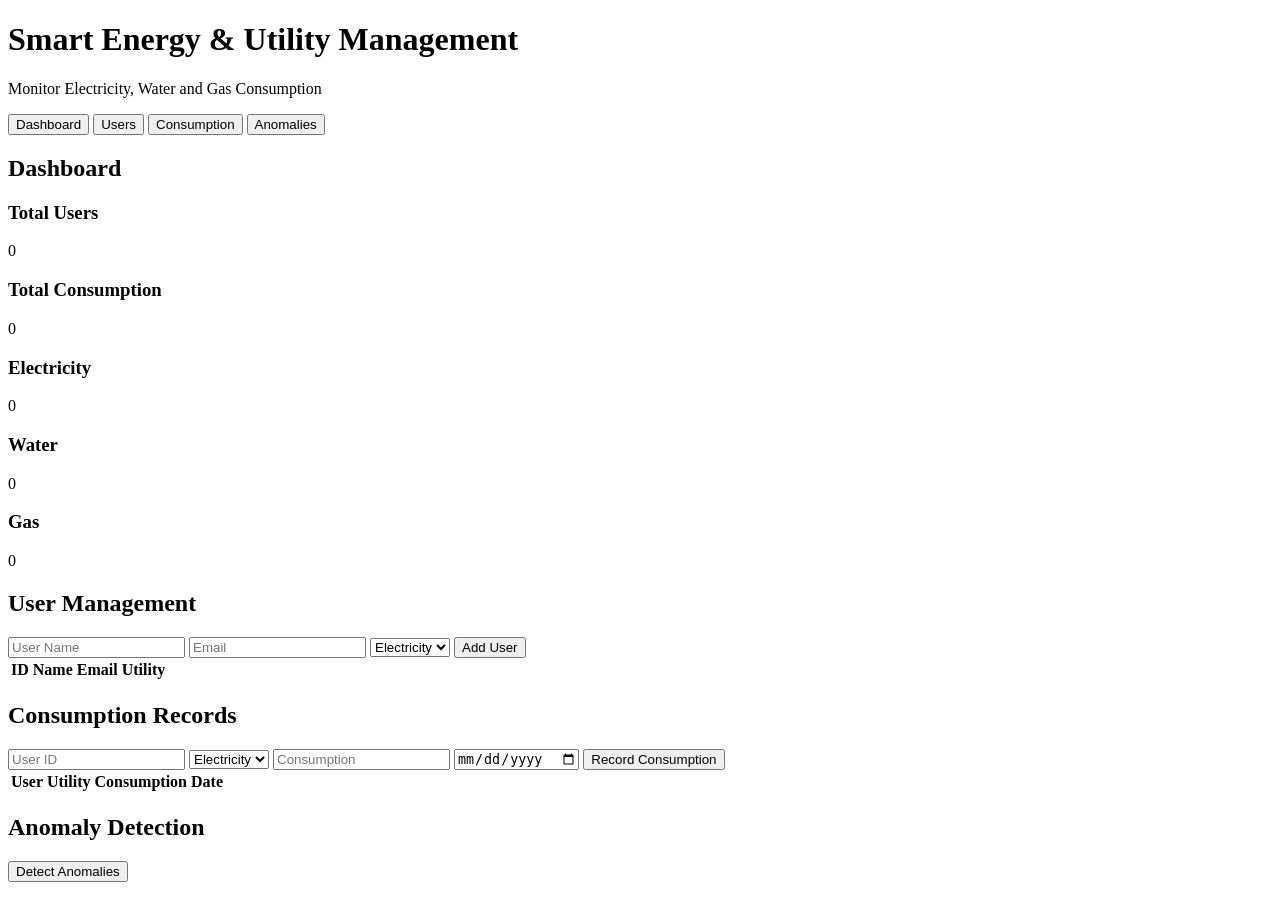
==== frontend/index.html @ c0e5428e "code written" ====
<!DOCTYPE html>
<html lang="en">
<head>
    <meta charset="UTF-8">
    <meta name="viewport" content="width=device-width, initial-scale=1.0">
    <title>Smart Energy & Utility Management</title>
    <link rel="stylesheet" href="css/style.css">
</head>

<body>

<header>
    <h1>Smart Energy & Utility Management</h1>
    <p>Monitor Electricity, Water and Gas Consumption</p>
</header>

<nav>
    <button onclick="showSection('dashboard')">Dashboard</button>
    <button onclick="showSection('users')">Users</button>
    <button onclick="showSection('consumption')">Consumption</button>
    <button onclick="showSection('anomalies')">Anomalies</button>
</nav>

<main>

<section id="dashboard" class="section">

    <h2>Dashboard</h2>

    <div class="cards">

        <div class="card">
            <h3>Total Users</h3>
            <p id="totalUsers">0</p>
        </div>

        <div class="card">
            <h3>Total Consumption</h3>
            <p id="totalConsumption">0</p>
        </div>

        <div class="card">
            <h3>Electricity</h3>
            <p id="electricity">0</p>
        </div>

        <div class="card">
            <h3>Water</h3>
            <p id="water">0</p>
        </div>

        <div class="card">
            <h3>Gas</h3>
            <p id="gas">0</p>
        </div>

    </div>

</section>

<section id="users" class="section hidden">

    <h2>User Management</h2>

    <form id="userForm">

        <input
            type="text"
            id="name"
            placeholder="User Name"
            required
        >

        <input
            type="email"
            id="email"
            placeholder="Email"
            required
        >

        <select id="utilityType">
            <option value="Electricity">Electricity</option>
            <option value="Water">Water</option>
            <option value="Gas">Gas</option>
        </select>

        <button type="submit">Add User</button>

    </form>

    <table>

        <thead>
            <tr>
                <th>ID</th>
                <th>Name</th>
                <th>Email</th>
                <th>Utility</th>
            </tr>
        </thead>

        <tbody id="userTable"></tbody>

    </table>

</section>

<section id="consumption" class="section hidden">

    <h2>Consumption Records</h2>

    <form id="consumptionForm">

        <input
            type="number"
            id="userId"
            placeholder="User ID"
            required
        >

        <select id="consumptionType">
            <option value="Electricity">Electricity</option>
            <option value="Water">Water</option>
            <option value="Gas">Gas</option>
        </select>

        <input
            type="number"
            id="consumptionValue"
            placeholder="Consumption"
            step="0.01"
            required
        >

        <input
            type="date"
            id="consumptionDate"
            required
        >

        <button type="submit">Record Consumption</button>

    </form>

    <table>

        <thead>
            <tr>
                <th>User</th>
                <th>Utility</th>
                <th>Consumption</th>
                <th>Date</th>
            </tr>
        </thead>

        <tbody id="consumptionTable"></tbody>

    </table>

</section>

<section id="anomalies" class="section hidden">

    <h2>Anomaly Detection</h2>

    <button onclick="loadAnomalies()">
        Detect Anomalies
    </button>

    <div id="anomalyResults"></div>

</section>

</main>

<script src="js/app.js"></script>

</body>
</html>
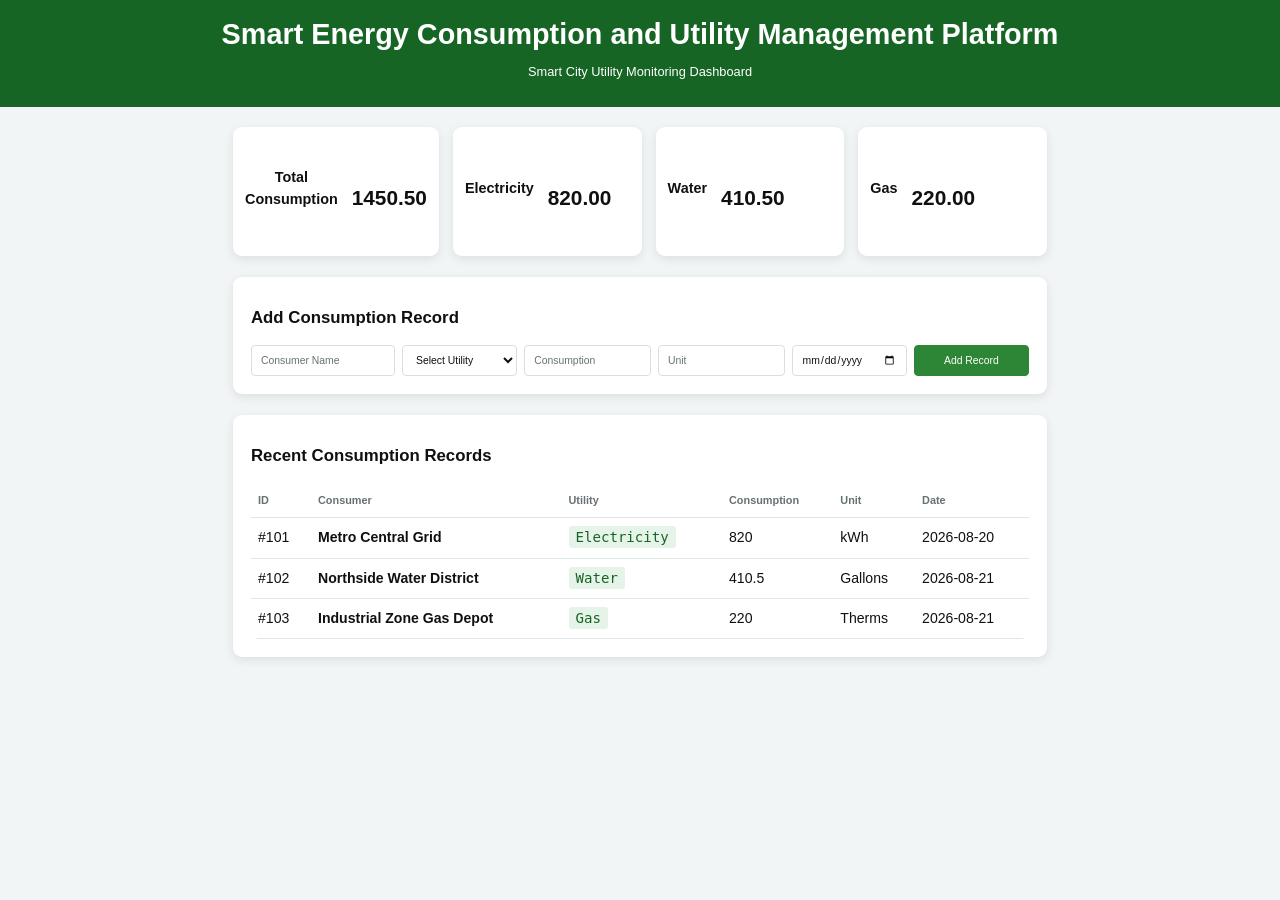
==== commit 6eaf968b: "Changed code" ====
--- a/frontend/index.html
+++ b/frontend/index.html
@@ -4,176 +4,38 @@
     <meta charset="UTF-8">
     <meta name="viewport" content="width=device-width, initial-scale=1.0">
     <title>Smart Energy & Utility Management</title>
-    <link rel="stylesheet" href="css/style.css">
+    <link rel="stylesheet" href="style.css">
 </head>
 
 <body>
-
-<header>
-    <h1>Smart Energy & Utility Management</h1>
-    <p>Monitor Electricity, Water and Gas Consumption</p>
+<header class="site-header">
+    <h1>Smart Energy Consumption and Utility Management Platform</h1>
+    <p>Smart City Utility Monitoring Dashboard</p>
 </header>
-
-<nav>
-    <button onclick="showSection('dashboard')">Dashboard</button>
-    <button onclick="showSection('users')">Users</button>
-    <button onclick="showSection('consumption')">Consumption</button>
-    <button onclick="showSection('anomalies')">Anomalies</button>
-</nav>
-
-<main>
-
-<section id="dashboard" class="section">
-
-    <h2>Dashboard</h2>
-
-    <div class="cards">
-
-        <div class="card">
-            <h3>Total Users</h3>
-            <p id="totalUsers">0</p>
-        </div>
-
-        <div class="card">
-            <h3>Total Consumption</h3>
-            <p id="totalConsumption">0</p>
-        </div>
-
-        <div class="card">
-            <h3>Electricity</h3>
-            <p id="electricity">0</p>
-        </div>
-
-        <div class="card">
-            <h3>Water</h3>
-            <p id="water">0</p>
-        </div>
-
-        <div class="card">
-            <h3>Gas</h3>
-            <p id="gas">0</p>
-        </div>
-
-    </div>
-
-</section>
-
-<section id="users" class="section hidden">
-
-    <h2>User Management</h2>
-
-    <form id="userForm">
-
-        <input
-            type="text"
-            id="name"
-            placeholder="User Name"
-            required
-        >
-
-        <input
-            type="email"
-            id="email"
-            placeholder="Email"
-            required
-        >
-
-        <select id="utilityType">
-            <option value="Electricity">Electricity</option>
-            <option value="Water">Water</option>
-            <option value="Gas">Gas</option>
-        </select>
-
-        <button type="submit">Add User</button>
-
-    </form>
-
-    <table>
-
-        <thead>
-            <tr>
-                <th>ID</th>
-                <th>Name</th>
-                <th>Email</th>
-                <th>Utility</th>
-            </tr>
-        </thead>
-
-        <tbody id="userTable"></tbody>
-
-    </table>
-
-</section>
-
-<section id="consumption" class="section hidden">
-
-    <h2>Consumption Records</h2>
-
-    <form id="consumptionForm">
-
-        <input
-            type="number"
-            id="userId"
-            placeholder="User ID"
-            required
-        >
-
-        <select id="consumptionType">
-            <option value="Electricity">Electricity</option>
-            <option value="Water">Water</option>
-            <option value="Gas">Gas</option>
-        </select>
-
-        <input
-            type="number"
-            id="consumptionValue"
-            placeholder="Consumption"
-            step="0.01"
-            required
-        >
-
-        <input
-            type="date"
-            id="consumptionDate"
-            required
-        >
-
-        <button type="submit">Record Consumption</button>
-
-    </form>
-
-    <table>
-
-        <thead>
-            <tr>
-                <th>User</th>
-                <th>Utility</th>
-                <th>Consumption</th>
-                <th>Date</th>
-            </tr>
-        </thead>
-
-        <tbody id="consumptionTable"></tbody>
-
-    </table>
-
-</section>
-
-<section id="anomalies" class="section hidden">
-
-    <h2>Anomaly Detection</h2>
-
-    <button onclick="loadAnomalies()">
-        Detect Anomalies
-    </button>
-
-    <div id="anomalyResults"></div>
-
-</section>
-
+<main class="dashboard">
+    <section class="metric-grid" aria-label="Consumption summary">
+        <article class="metric-card"><h2>Total Consumption</h2><p id="total">0.00</p></article>
+        <article class="metric-card"><h2>Electricity</h2><p id="electricity">0.00</p></article>
+        <article class="metric-card"><h2>Water</h2><p id="water">0.00</p></article>
+        <article class="metric-card"><h2>Gas</h2><p id="gas">0.00</p></article>
+    </section>
+    <section class="record-panel">
+        <h2>Add Consumption Record</h2>
+        <form id="consumptionForm" class="record-form">
+            <input type="text" id="consumer" placeholder="Consumer Name" required>
+            <select id="utility" required><option value="" disabled selected>Select Utility</option><option>Electricity</option><option>Water</option><option>Gas</option></select>
+            <input type="number" id="consumption" placeholder="Consumption" step="0.01" min="0" required>
+            <input type="text" id="unit" placeholder="Unit" required>
+            <input type="date" id="date" required>
+            <button type="submit">Add Record</button>
+        </form>
+    </section>
+    <section class="records-panel">
+        <h2>Recent Consumption Records</h2>
+        <div class="table-wrap"><table><thead><tr><th>ID</th><th>Consumer</th><th>Utility</th><th>Consumption</th><th>Unit</th><th>Date</th></tr></thead><tbody id="records"></tbody></table></div>
+    </section>
 </main>
-
-<script src="js/app.js"></script>
+<script src="script.js"></script>
 
 </body>
 </html>
--- a/frontend/style.css
+++ b/frontend/style.css
@@ -0,0 +1,769 @@
+/* ========================================================
+   Smart Energy Platform & CI/CD Visualizer Styling
+   ======================================================== */
+
+:root {
+    --bg-main: #0f172a;
+    --card-bg: #1a5cc6;
+    --card-border: #334155;
+    --text-primary: #f8fafc;
+    --text-muted: #94a3b8;
+    --accent-green: #10b981;
+    --accent-blue: #3b82f6;
+    --accent-purple: #8b5cf6;
+    --accent-orange: #f59e0b;
+    --accent-red: #ef4444;
+    --font-sans: 'Inter', -apple-system, BlinkMacSystemFont, "Segoe UI", Roboto, sans-serif;
+    --font-mono: 'JetBrains Mono', monospace;
+}
+
+* {
+    box-sizing: border-box;
+    margin: 0;
+    padding: 0;
+}
+
+body {
+    font-family: var(--font-sans);
+    background-color: var(--bg-main);
+    color: var(--text-primary);
+    line-height: 1.5;
+    min-height: 100vh;
+}
+
+/* ================= HEADER & NAV ================= */
+.app-header {
+    background: linear-gradient(135deg, #090d16 0%, #1e293b 100%);
+    border-bottom: 1px solid var(--card-border);
+    padding: 20px 40px;
+    display: flex;
+    justify-content: space-between;
+    align-items: center;
+    flex-wrap: wrap;
+    gap: 20px;
+    box-shadow: 0 4px 20px rgba(0,0,0,0.3);
+}
+
+.header-brand {
+    display: flex;
+    align-items: center;
+    gap: 16px;
+}
+
+.logo-icon {
+    font-size: 32px;
+    background: rgba(16, 185, 129, 0.15);
+    border: 1px solid rgba(16, 185, 129, 0.4);
+    padding: 10px;
+    border-radius: 12px;
+    box-shadow: 0 0 15px rgba(16, 185, 129, 0.2);
+}
+
+.header-brand h1 {
+    font-size: 1.35rem;
+    font-weight: 700;
+    color: #ffffff;
+    letter-spacing: -0.02em;
+}
+
+.header-brand p {
+    font-size: 0.85rem;
+    color: var(--text-muted);
+}
+
+.nav-tabs {
+    display: flex;
+    gap: 8px;
+    background: rgba(15, 23, 42, 0.6);
+    padding: 6px;
+    border-radius: 10px;
+    border: 1px solid var(--card-border);
+}
+
+.tab-btn {
+    background: transparent;
+    border: none;
+    color: var(--text-muted);
+    padding: 10px 18px;
+    border-radius: 8px;
+    font-size: 0.9rem;
+    font-weight: 600;
+    cursor: pointer;
+    transition: all 0.2s ease;
+    display: flex;
+    align-items: center;
+    gap: 8px;
+}
+
+.tab-btn:hover {
+    color: var(--text-primary);
+    background: rgba(255, 255, 255, 0.05);
+}
+
+.tab-btn.active {
+    background: var(--accent-blue);
+    color: #ffffff;
+    box-shadow: 0 2px 10px rgba(59, 130, 246, 0.4);
+}
+
+/* ================= CONTAINER & TABS ================= */
+.container {
+    max-width: 1320px;
+    margin: 30px auto;
+    padding: 0 20px;
+}
+
+.tab-content {
+    display: none;
+}
+
+.tab-content.active {
+    display: block;
+    animation: fadeIn 0.3s ease;
+}
+
+@keyframes fadeIn {
+    from { opacity: 0; transform: translateY(6px); }
+    to { opacity: 1; transform: translateY(0); }
+}
+
+/* ================= PIPELINE CONTROL BAR ================= */
+.pipeline-control-bar {
+    background: var(--card-bg);
+    border: 1px solid var(--card-border);
+    border-radius: 14px;
+    padding: 18px 24px;
+    display: flex;
+    justify-content: space-between;
+    align-items: center;
+    flex-wrap: wrap;
+    gap: 16px;
+    margin-bottom: 24px;
+}
+
+.control-group {
+    display: flex;
+    gap: 12px;
+    flex-wrap: wrap;
+}
+
+.btn {
+    padding: 11px 20px;
+    border-radius: 8px;
+    font-weight: 600;
+    font-size: 0.88rem;
+    border: none;
+    cursor: pointer;
+    transition: all 0.2s ease;
+    display: inline-flex;
+    align-items: center;
+    gap: 8px;
+}
+
+.primary-btn {
+    background: linear-gradient(135deg, #10b981 0%, #059669 100%);
+    color: white;
+    box-shadow: 0 4px 14px rgba(16, 185, 129, 0.35);
+}
+
+.primary-btn:hover {
+    transform: translateY(-1px);
+    box-shadow: 0 6px 18px rgba(16, 185, 129, 0.5);
+}
+
+.secondary-btn {
+    background: var(--accent-blue);
+    color: white;
+}
+
+.secondary-btn:hover {
+    background: #2563eb;
+}
+
+.success-btn {
+    background: var(--accent-purple);
+    color: white;
+}
+
+.success-btn:hover {
+    background: #7c3aed;
+}
+
+.pipeline-meta {
+    display: flex;
+    gap: 14px;
+    align-items: center;
+}
+
+.meta-badge {
+    display: flex;
+    align-items: center;
+    gap: 6px;
+    font-size: 0.85rem;
+}
+
+.meta-badge .label {
+    color: var(--text-muted);
+}
+
+.meta-badge .value {
+    font-weight: 600;
+}
+
+.badge-branch {
+    background: rgba(59, 130, 246, 0.15);
+    color: #60a5fa;
+    padding: 3px 8px;
+    border-radius: 4px;
+    font-family: var(--font-mono);
+}
+
+.badge-commit {
+    background: rgba(148, 163, 184, 0.15);
+    color: #cbd5e1;
+    padding: 3px 8px;
+    border-radius: 4px;
+    font-family: var(--font-mono);
+}
+
+.status-pill {
+    padding: 4px 12px;
+    border-radius: 20px;
+    font-size: 0.75rem;
+    font-weight: 700;
+    letter-spacing: 0.05em;
+    text-transform: uppercase;
+}
+
+.status-idle { background: rgba(148, 163, 184, 0.2); color: #cbd5e1; }
+.status-running { background: rgba(245, 158, 11, 0.2); color: #fbbf24; border: 1px solid var(--accent-orange); }
+.status-success { background: rgba(16, 185, 129, 0.2); color: #34d399; border: 1px solid var(--accent-green); }
+.status-failed { background: rgba(239, 68, 68, 0.2); color: #f87171; border: 1px solid var(--accent-red); }
+
+/* ================= STAGED STEPPER CARD ================= */
+.pipeline-stepper-card {
+    background: var(--card-bg);
+    border: 1px solid var(--card-border);
+    border-radius: 16px;
+    padding: 24px;
+    margin-bottom: 24px;
+    box-shadow: 0 10px 30px rgba(0,0,0,0.2);
+}
+
+.card-header {
+    display: flex;
+    justify-content: space-between;
+    align-items: center;
+    margin-bottom: 20px;
+}
+
+.card-header h2 {
+    font-size: 1.15rem;
+    font-weight: 700;
+}
+
+.pipeline-progress-wrapper {
+    width: 200px;
+    height: 8px;
+    background: #0f172a;
+    border-radius: 10px;
+    overflow: hidden;
+}
+
+.pipeline-progress-bar {
+    height: 100%;
+    background: linear-gradient(90deg, var(--accent-blue), var(--accent-green));
+    transition: width 0.4s ease;
+}
+
+.stages-grid {
+    display: grid;
+    grid-template-columns: repeat(6, 1fr);
+    gap: 12px;
+}
+
+.stage-card {
+    background: #0f172a;
+    border: 1px solid var(--card-border);
+    border-radius: 12px;
+    padding: 16px 12px;
+    text-align: center;
+    position: relative;
+    transition: all 0.3s ease;
+}
+
+.stage-number {
+    position: absolute;
+    top: 8px;
+    left: 10px;
+    font-size: 0.65rem;
+    font-weight: 800;
+    color: var(--text-muted);
+}
+
+.stage-icon {
+    font-size: 26px;
+    margin: 6px 0;
+}
+
+.stage-info h3 {
+    font-size: 0.82rem;
+    font-weight: 700;
+    margin-bottom: 3px;
+}
+
+.stage-subtitle {
+    font-size: 0.7rem;
+    color: var(--text-muted);
+    margin-bottom: 10px;
+}
+
+.stage-status-badge {
+    font-size: 0.68rem;
+    font-weight: 700;
+    padding: 3px 8px;
+    border-radius: 12px;
+    text-transform: uppercase;
+    display: inline-block;
+    background: rgba(148, 163, 184, 0.15);
+    color: var(--text-muted);
+}
+
+/* Stage State Variations */
+.stage-card.stage-running {
+    border-color: var(--accent-orange);
+    box-shadow: 0 0 15px rgba(245, 158, 11, 0.25);
+    animation: pulseGlow 1.5s infinite alternate;
+}
+
+.stage-card.stage-running .stage-status-badge {
+    background: var(--accent-orange);
+    color: #000;
+}
+
+.stage-card.stage-success {
+    border-color: var(--accent-green);
+    background: rgba(16, 185, 129, 0.05);
+}
+
+.stage-card.stage-success .stage-status-badge {
+    background: rgba(16, 185, 129, 0.2);
+    color: #34d399;
+}
+
+@keyframes pulseGlow {
+    from { transform: scale(1); }
+    to { transform: scale(1.02); }
+}
+
+/* ================= METRICS ROW ================= */
+.metrics-row {
+    display: grid;
+    grid-template-columns: repeat(4, 1fr);
+    gap: 16px;
+    margin-bottom: 24px;
+}
+
+.metric-card {
+    background: var(--card-bg);
+    border: 1px solid var(--card-border);
+    border-radius: 14px;
+    padding: 18px;
+    display: flex;
+    align-items: center;
+    gap: 14px;
+}
+
+.metric-icon {
+    font-size: 24px;
+    padding: 12px;
+    border-radius: 10px;
+}
+
+.metric-icon.green { background: rgba(16, 185, 129, 0.15); }
+.metric-icon.blue { background: rgba(59, 130, 246, 0.15); }
+.metric-icon.purple { background: rgba(139, 92, 246, 0.15); }
+.metric-icon.orange { background: rgba(245, 158, 11, 0.15); }
+
+.metric-body {
+    display: flex;
+    flex-direction: column;
+}
+
+.metric-label {
+    font-size: 0.78rem;
+    color: var(--text-muted);
+}
+
+.metric-value {
+    font-size: 1.15rem;
+    font-weight: 700;
+}
+
+.metric-sub {
+    font-size: 0.7rem;
+    color: var(--text-muted);
+}
+
+.text-green { color: #34d399; }
+.code-font { font-family: var(--font-mono); font-size: 0.9rem; }
+
+/* ================= SPLIT PANEL & TERMINAL ================= */
+.dashboard-split-grid {
+    display: grid;
+    grid-template-columns: 1fr 1.3fr;
+    gap: 20px;
+    margin-bottom: 28px;
+}
+
+.env-panel-card {
+    background: var(--card-bg);
+    border: 1px solid var(--card-border);
+    border-radius: 16px;
+    padding: 22px;
+}
+
+.env-panel-card h3 {
+    font-size: 1.05rem;
+    margin-bottom: 16px;
+}
+
+.env-card {
+    background: #0f172a;
+    border: 1px solid var(--card-border);
+    border-radius: 12px;
+    padding: 16px;
+    margin-bottom: 12px;
+}
+
+.env-header {
+    display: flex;
+    justify-content: space-between;
+    align-items: center;
+    margin-bottom: 8px;
+}
+
+.env-name {
+    font-weight: 700;
+    font-size: 0.9rem;
+    color: #e2e8f0;
+}
+
+.env-desc {
+    font-size: 0.8rem;
+    color: var(--text-muted);
+    margin-bottom: 10px;
+}
+
+.env-details {
+    display: flex;
+    justify-content: space-between;
+    font-size: 0.75rem;
+    color: var(--text-muted);
+}
+
+.env-details code {
+    color: #60a5fa;
+    font-family: var(--font-mono);
+}
+
+/* Terminal Log View */
+.terminal-card {
+    background: #090d16;
+    border: 1px solid #334155;
+    border-radius: 16px;
+    overflow: hidden;
+    display: flex;
+    flex-direction: column;
+    box-shadow: 0 10px 25px rgba(0,0,0,0.4);
+}
+
+.terminal-header {
+    background: #1e293b;
+    padding: 10px 16px;
+    display: flex;
+    align-items: center;
+    justify-content: space-between;
+    border-bottom: 1px solid #334155;
+}
+
+.terminal-dots {
+    display: flex;
+    gap: 6px;
+}
+
+.dot {
+    width: 10px;
+    height: 10px;
+    border-radius: 50%;
+}
+.dot.red { background: #ef4444; }
+.dot.yellow { background: #f59e0b; }
+.dot.green { background: #10b981; }
+
+.terminal-title {
+    font-family: var(--font-mono);
+    font-size: 0.78rem;
+    color: var(--text-muted);
+}
+
+.btn-terminal-clear {
+    background: rgba(255,255,255,0.08);
+    border: none;
+    color: var(--text-muted);
+    font-size: 0.72rem;
+    padding: 4px 8px;
+    border-radius: 4px;
+    cursor: pointer;
+}
+
+.terminal-body {
+    padding: 16px;
+    font-family: var(--font-mono);
+    font-size: 0.78rem;
+    height: 250px;
+    overflow-y: auto;
+    color: #38bdf8;
+    line-height: 1.6;
+}
+
+.log-line {
+    margin-bottom: 4px;
+}
+.log-line.info { color: #94a3b8; }
+.log-line.success { color: #34d399; }
+.log-line.warn { color: #fbbf24; }
+.log-line.highlight { color: #c084fc; font-weight: 600; }
+
+/* ================= BLUEPRINT GRID ================= */
+.blueprint-section {
+    background: var(--card-bg);
+    border: 1px solid var(--card-border);
+    border-radius: 16px;
+    padding: 24px;
+}
+
+.blueprint-section h2 {
+    font-size: 1.1rem;
+    margin-bottom: 18px;
+}
+
+.blueprint-grid {
+    display: grid;
+    grid-template-columns: repeat(3, 1fr);
+    gap: 16px;
+}
+
+.blueprint-card {
+    background: #0f172a;
+    border: 1px solid var(--card-border);
+    border-radius: 12px;
+    padding: 16px;
+}
+
+.blueprint-card h4 {
+    font-size: 0.9rem;
+    color: var(--accent-blue);
+    margin-bottom: 8px;
+}
+
+.blueprint-card ul {
+    list-style-type: none;
+    font-size: 0.78rem;
+    color: var(--text-muted);
+}
+
+.blueprint-card li {
+    margin-bottom: 6px;
+    position: relative;
+    padding-left: 14px;
+}
+
+.blueprint-card li::before {
+    content: "•";
+    color: var(--accent-green);
+    position: absolute;
+    left: 0;
+    font-size: 1rem;
+    top: -2px;
+}
+
+/* ================= ORIGINAL UTILITY TAB STYLES ================= */
+#utilityTab .cards {
+    display: grid;
+    grid-template-columns: repeat(4, 1fr);
+    gap: 20px;
+    margin-bottom: 24px;
+}
+
+#utilityTab .card {
+    background: var(--card-bg);
+    border: 1px solid var(--card-border);
+    padding: 24px;
+    text-align: center;
+    border-radius: 14px;
+}
+
+#utilityTab .card h3 {
+    font-size: 0.95rem;
+    color: var(--text-muted);
+    margin-bottom: 8px;
+}
+
+#utilityTab .card p {
+    font-size: 2rem;
+    font-weight: 700;
+    color: #ffffff;
+}
+
+.unit-subtitle {
+    font-size: 0.75rem;
+    color: var(--accent-green);
+    font-weight: 600;
+}
+
+.form-section {
+    background: var(--card-bg);
+    border: 1px solid var(--card-border);
+    padding: 24px;
+    border-radius: 14px;
+    margin-bottom: 24px;
+}
+
+.form-section h2 {
+    font-size: 1.1rem;
+    margin-bottom: 16px;
+}
+
+form {
+    display: grid;
+    grid-template-columns: repeat(6, 1fr);
+    gap: 12px;
+}
+
+input, select {
+    background: #0f172a;
+    border: 1px solid var(--card-border);
+    color: var(--text-primary);
+    padding: 12px;
+    border-radius: 8px;
+    font-family: var(--font-sans);
+    font-size: 0.88rem;
+}
+
+input:focus, select:focus {
+    outline: none;
+    border-color: var(--accent-blue);
+}
+
+.records {
+    background: var(--card-bg);
+    border: 1px solid var(--card-border);
+    border-radius: 14px;
+    padding: 24px;
+}
+
+.records h2 {
+    font-size: 1.1rem;
+    margin-bottom: 16px;
+}
+
+table {
+    width: 100%;
+    border-collapse: collapse;
+    border: 1px solid var(--card-border);
+    border-radius: 8px;
+    overflow: hidden;
+}
+
+th, td {
+    padding: 14px;
+    text-align: center;
+    border-bottom: 1px solid var(--card-border);
+    font-size: 0.88rem;
+}
+
+th {
+    background: #0f172a;
+    color: var(--accent-blue);
+    font-weight: 600;
+}
+
+td {
+    color: var(--text-primary);
+}
+
+footer {
+    text-align: center;
+    padding: 24px;
+    color: var(--text-muted);
+    font-size: 0.8rem;
+    border-top: 1px solid var(--card-border);
+    margin-top: 40px;
+}
+
+/* Responsive Breakpoints */
+@media (max-width: 1024px) {
+    .stages-grid { grid-template-columns: repeat(3, 1fr); }
+    .metrics-row { grid-template-columns: repeat(2, 1fr); }
+    .dashboard-split-grid { grid-template-columns: 1fr; }
+    .blueprint-grid { grid-template-columns: repeat(2, 1fr); }
+}
+
+@media (max-width: 640px) {
+    .stages-grid { grid-template-columns: 1fr; }
+    .metrics-row { grid-template-columns: 1fr; }
+    #utilityTab .cards { grid-template-columns: 1fr; }
+    form { grid-template-columns: 1fr; }
+    .blueprint-grid { grid-template-columns: 1fr; }
+}
+
+/* Compact utility dashboard */
+:root {
+    --green: #176524;
+    --green-button: #2d8536;
+    --page: #f2f5f6;
+    --ink: #101010;
+    --line: #dfe4e5;
+    --muted: #667174;
+}
+
+body { font-family: Arial, Helvetica, sans-serif; background: var(--page); color: var(--ink); }
+.site-header { background: var(--green); color: #fff; text-align: center; padding: 17px 20px 26px; }
+.site-header h1 { font-size: clamp(1.3rem, 3vw, 1.8rem); line-height: 1.2; margin-bottom: 10px; }
+.site-header p { font-size: .8rem; }
+.dashboard { max-width: 814px; margin: 20px auto; padding: 0 0 30px; }
+.metric-grid { display: grid; grid-template-columns: repeat(4, 1fr); gap: 14px; }
+.metric-card, .record-panel, .records-panel { background: #fff; border: 0; border-radius: 9px; box-shadow: 0 3px 10px rgba(20, 35, 38, .1); }
+.metric-card { min-height: 129px; padding: 30px 12px 18px; text-align: center; }
+.metric-card h2 { font-size: .9rem; margin-bottom: 17px; color: var(--ink); }
+.metric-card p { font-size: 1.3rem; font-weight: 700; color: var(--ink); }
+.record-panel, .records-panel { margin-top: 21px; padding: 28px 18px 18px; }
+.record-panel h2, .records-panel h2 { font-size: 1.05rem; margin-bottom: 15px; color: var(--ink); }
+.record-form { display: grid; grid-template-columns: 1.25fr 1fr 1.1fr 1.1fr 1fr 1fr; gap: 7px; }
+.record-form input, .record-form select, .record-form button { height: 31px; min-width: 0; padding: 0 9px; border: 1px solid #d9dfe0; border-radius: 4px; font: inherit; font-size: .65rem; }
+.record-form input { background: #fff; color: var(--ink); }
+.record-form select { background: #fff; color: var(--ink); }
+.record-form input::placeholder { color: var(--muted); }
+.record-form button { background: var(--green-button); border-color: var(--green-button); color: #fff; cursor: pointer; }
+.record-form button:hover { background: var(--green); }
+.table-wrap { overflow-x: auto; }
+.records-panel table { border: 0; width: 100%; font-size: .75rem; }
+.records-panel th, .records-panel td { border-bottom: 1px solid var(--line); padding: 9px 7px; text-align: left; white-space: nowrap; }
+.records-panel th { background: #fff; color: var(--muted); font-size: .68rem; }
+.records-panel td { color: var(--ink); }
+.badge-branch { background: #e6f3e8; color: var(--green); padding: 3px 7px; border-radius: 3px; }
+
+@media (max-width: 760px) {
+    .dashboard { margin: 14px auto; padding-left: 14px; padding-right: 14px; }
+    .metric-grid { grid-template-columns: repeat(2, 1fr); }
+    .record-form { grid-template-columns: repeat(2, 1fr); }
+    .record-form button { grid-column: span 2; }
+}
+
+@media (max-width: 420px) {
+    .site-header { padding-left: 12px; padding-right: 12px; }
+    .metric-card { min-height: 112px; padding-top: 24px; }
+    .record-form { grid-template-columns: 1fr; }
+    .record-form button { grid-column: auto; }
+}
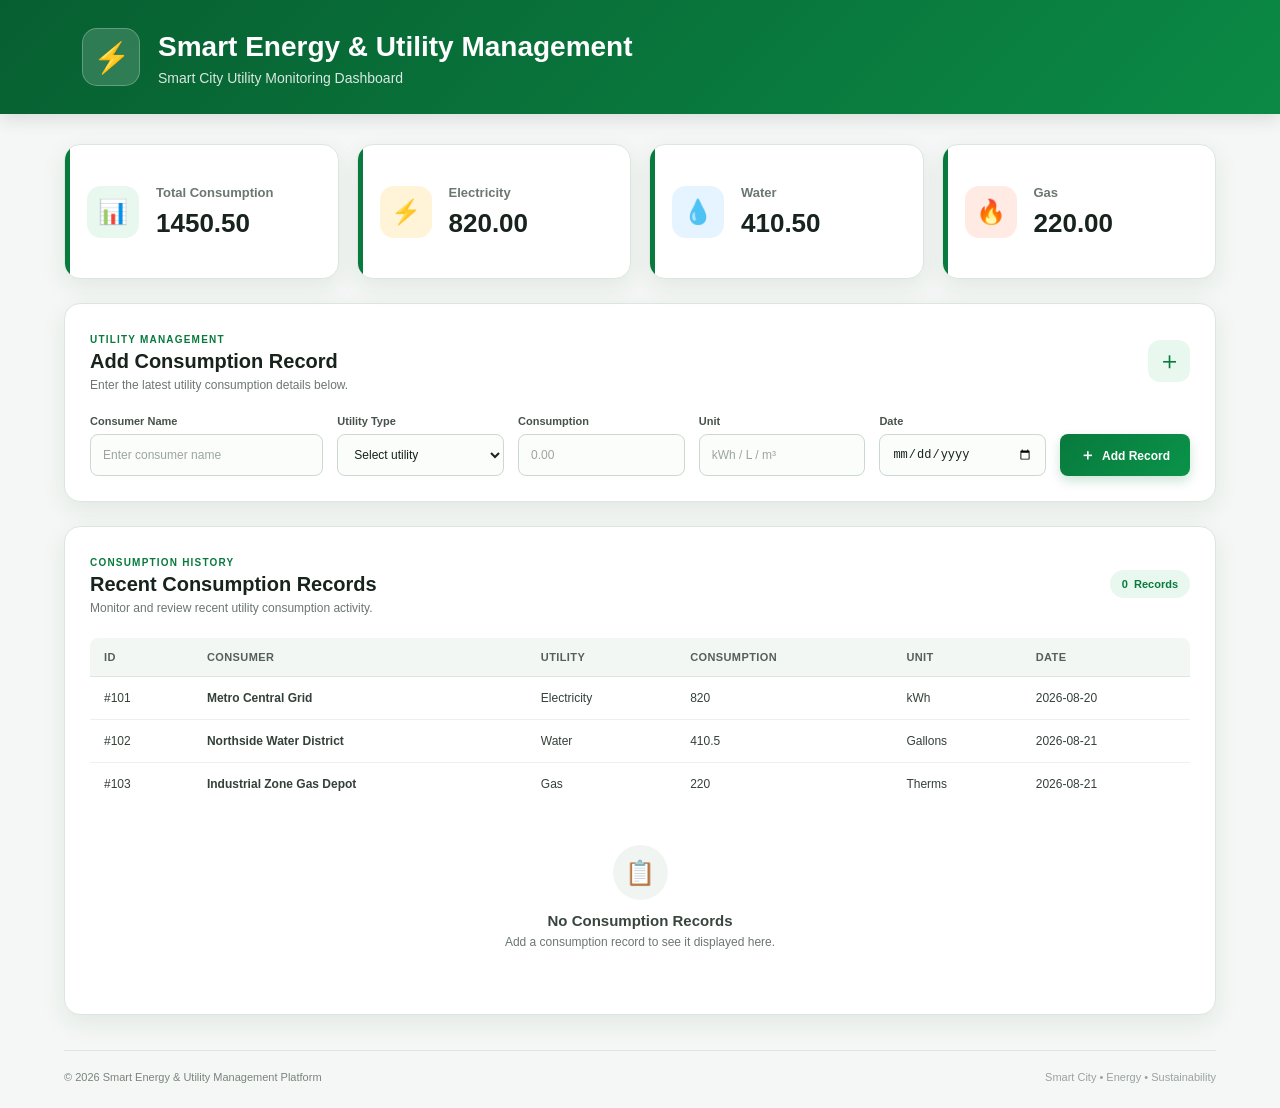
==== commit daa3f404: "change in css and html" ====
--- a/frontend/index.html
+++ b/frontend/index.html
@@ -8,33 +8,175 @@
 </head>
 
 <body>
+
 <header class="site-header">
-    <h1>Smart Energy Consumption and Utility Management Platform</h1>
-    <p>Smart City Utility Monitoring Dashboard</p>
+    <div class="header-content">
+        <div class="brand-icon">⚡</div>
+        <div>
+            <h1>Smart Energy & Utility Management</h1>
+            <p>Smart City Utility Monitoring Dashboard</p>
+        </div>
+    </div>
 </header>
+
 <main class="dashboard">
+
     <section class="metric-grid" aria-label="Consumption summary">
-        <article class="metric-card"><h2>Total Consumption</h2><p id="total">0.00</p></article>
-        <article class="metric-card"><h2>Electricity</h2><p id="electricity">0.00</p></article>
-        <article class="metric-card"><h2>Water</h2><p id="water">0.00</p></article>
-        <article class="metric-card"><h2>Gas</h2><p id="gas">0.00</p></article>
+
+        <article class="metric-card total-card">
+            <div class="metric-icon">📊</div>
+            <div class="metric-info">
+                <h2>Total Consumption</h2>
+                <p id="total">0.00</p>
+            </div>
+        </article>
+
+        <article class="metric-card electricity-card">
+            <div class="metric-icon">⚡</div>
+            <div class="metric-info">
+                <h2>Electricity</h2>
+                <p id="electricity">0.00</p>
+            </div>
+        </article>
+
+        <article class="metric-card water-card">
+            <div class="metric-icon">💧</div>
+            <div class="metric-info">
+                <h2>Water</h2>
+                <p id="water">0.00</p>
+            </div>
+        </article>
+
+        <article class="metric-card gas-card">
+            <div class="metric-icon">🔥</div>
+            <div class="metric-info">
+                <h2>Gas</h2>
+                <p id="gas">0.00</p>
+            </div>
+        </article>
+
     </section>
+
     <section class="record-panel">
-        <h2>Add Consumption Record</h2>
+
+        <div class="section-heading">
+            <div>
+                <span class="section-label">UTILITY MANAGEMENT</span>
+                <h2>Add Consumption Record</h2>
+                <p>Enter the latest utility consumption details below.</p>
+            </div>
+            <div class="heading-icon">＋</div>
+        </div>
+
         <form id="consumptionForm" class="record-form">
-            <input type="text" id="consumer" placeholder="Consumer Name" required>
-            <select id="utility" required><option value="" disabled selected>Select Utility</option><option>Electricity</option><option>Water</option><option>Gas</option></select>
-            <input type="number" id="consumption" placeholder="Consumption" step="0.01" min="0" required>
-            <input type="text" id="unit" placeholder="Unit" required>
-            <input type="date" id="date" required>
-            <button type="submit">Add Record</button>
+
+            <div class="form-group">
+                <label for="consumer">Consumer Name</label>
+                <input
+                    type="text"
+                    id="consumer"
+                    placeholder="Enter consumer name"
+                    required
+                >
+            </div>
+
+            <div class="form-group">
+                <label for="utility">Utility Type</label>
+                <select id="utility" required>
+                    <option value="" disabled selected>Select utility</option>
+                    <option>Electricity</option>
+                    <option>Water</option>
+                    <option>Gas</option>
+                </select>
+            </div>
+
+            <div class="form-group">
+                <label for="consumption">Consumption</label>
+                <input
+                    type="number"
+                    id="consumption"
+                    placeholder="0.00"
+                    step="0.01"
+                    min="0"
+                    required
+                >
+            </div>
+
+            <div class="form-group">
+                <label for="unit">Unit</label>
+                <input
+                    type="text"
+                    id="unit"
+                    placeholder="kWh / L / m³"
+                    required
+                >
+            </div>
+
+            <div class="form-group">
+                <label for="date">Date</label>
+                <input type="date" id="date" required>
+            </div>
+
+            <div class="form-button">
+                <button type="submit">
+                    <span>＋</span> Add Record
+                </button>
+            </div>
+
         </form>
+
     </section>
+
     <section class="records-panel">
-        <h2>Recent Consumption Records</h2>
-        <div class="table-wrap"><table><thead><tr><th>ID</th><th>Consumer</th><th>Utility</th><th>Consumption</th><th>Unit</th><th>Date</th></tr></thead><tbody id="records"></tbody></table></div>
+
+        <div class="section-heading table-heading">
+            <div>
+                <span class="section-label">CONSUMPTION HISTORY</span>
+                <h2>Recent Consumption Records</h2>
+                <p>Monitor and review recent utility consumption activity.</p>
+            </div>
+
+            <div class="record-count">
+                <span id="recordCount">0</span>
+                Records
+            </div>
+        </div>
+
+        <div class="table-wrap">
+
+            <table>
+                <thead>
+                    <tr>
+                        <th>ID</th>
+                        <th>Consumer</th>
+                        <th>Utility</th>
+                        <th>Consumption</th>
+                        <th>Unit</th>
+                        <th>Date</th>
+                    </tr>
+                </thead>
+
+                <tbody id="records"></tbody>
+
+            </table>
+
+            <div class="empty-state" id="emptyState">
+                <div class="empty-icon">📋</div>
+                <h3>No Consumption Records</h3>
+                <p>Add a consumption record to see it displayed here.</p>
+            </div>
+
+        </div>
+
     </section>
+
 </main>
+
+<footer class="site-footer">
+    <p>© 2026 Smart Energy & Utility Management Platform</p>
+    <span>Smart City • Energy • Sustainability</span>
+</footer>
+
 <script src="script.js"></script>
 
 </body>
--- a/frontend/style.css
+++ b/frontend/style.css
@@ -1,769 +1,525 @@
-/* ========================================================
-   Smart Energy Platform & CI/CD Visualizer Styling
-   ======================================================== */
-
-:root {
-    --bg-main: #0f172a;
-    --card-bg: #1a5cc6;
-    --card-border: #334155;
-    --text-primary: #f8fafc;
-    --text-muted: #94a3b8;
-    --accent-green: #10b981;
-    --accent-blue: #3b82f6;
-    --accent-purple: #8b5cf6;
-    --accent-orange: #f59e0b;
-    --accent-red: #ef4444;
-    --font-sans: 'Inter', -apple-system, BlinkMacSystemFont, "Segoe UI", Roboto, sans-serif;
-    --font-mono: 'JetBrains Mono', monospace;
-}
-
 * {
     box-sizing: border-box;
     margin: 0;
     padding: 0;
 }
 
+:root {
+    --primary: #087a3d;
+    --primary-dark: #045a2d;
+    --primary-light: #e9f8ef;
+    --text: #17231c;
+    --muted: #6b776f;
+    --border: #dce6df;
+    --background: #f4f7f5;
+    --white: #ffffff;
+    --shadow: 0 8px 25px rgba(25, 65, 43, 0.08);
+}
+
 body {
-    font-family: var(--font-sans);
-    background-color: var(--bg-main);
-    color: var(--text-primary);
-    line-height: 1.5;
+    font-family: Arial, Helvetica, sans-serif;
+    background: var(--background);
+    color: var(--text);
     min-height: 100vh;
 }
 
-/* ================= HEADER & NAV ================= */
-.app-header {
-    background: linear-gradient(135deg, #090d16 0%, #1e293b 100%);
-    border-bottom: 1px solid var(--card-border);
-    padding: 20px 40px;
-    display: flex;
-    justify-content: space-between;
-    align-items: center;
-    flex-wrap: wrap;
-    gap: 20px;
-    box-shadow: 0 4px 20px rgba(0,0,0,0.3);
-}
-
-.header-brand {
-    display: flex;
-    align-items: center;
-    gap: 16px;
-}
-
-.logo-icon {
-    font-size: 32px;
-    background: rgba(16, 185, 129, 0.15);
-    border: 1px solid rgba(16, 185, 129, 0.4);
-    padding: 10px;
-    border-radius: 12px;
-    box-shadow: 0 0 15px rgba(16, 185, 129, 0.2);
-}
-
-.header-brand h1 {
-    font-size: 1.35rem;
-    font-weight: 700;
-    color: #ffffff;
-    letter-spacing: -0.02em;
-}
-
-.header-brand p {
-    font-size: 0.85rem;
-    color: var(--text-muted);
-}
-
-.nav-tabs {
-    display: flex;
-    gap: 8px;
-    background: rgba(15, 23, 42, 0.6);
-    padding: 6px;
-    border-radius: 10px;
-    border: 1px solid var(--card-border);
-}
-
-.tab-btn {
-    background: transparent;
-    border: none;
-    color: var(--text-muted);
-    padding: 10px 18px;
-    border-radius: 8px;
-    font-size: 0.9rem;
-    font-weight: 600;
-    cursor: pointer;
-    transition: all 0.2s ease;
-    display: flex;
-    align-items: center;
-    gap: 8px;
-}
-
-.tab-btn:hover {
-    color: var(--text-primary);
-    background: rgba(255, 255, 255, 0.05);
-}
-
-.tab-btn.active {
-    background: var(--accent-blue);
-    color: #ffffff;
-    box-shadow: 0 2px 10px rgba(59, 130, 246, 0.4);
-}
-
-/* ================= CONTAINER & TABS ================= */
-.container {
-    max-width: 1320px;
+/* =========================
+   HEADER
+========================= */
+
+.site-header {
+    background: linear-gradient(135deg, #075f31, #0b8a45);
+    color: white;
+    padding: 28px 20px;
+    box-shadow: 0 4px 18px rgba(0, 0, 0, 0.12);
+}
+
+.header-content {
+    width: 90%;
+    max-width: 1200px;
+    margin: auto;
+    display: flex;
+    align-items: center;
+    gap: 18px;
+}
+
+.brand-icon {
+    width: 58px;
+    height: 58px;
+    background: rgba(255, 255, 255, 0.16);
+    border: 1px solid rgba(255, 255, 255, 0.25);
+    border-radius: 15px;
+    display: flex;
+    align-items: center;
+    justify-content: center;
+    font-size: 30px;
+}
+
+.site-header h1 {
+    font-size: 28px;
+    line-height: 1.25;
+    margin-bottom: 6px;
+}
+
+.site-header p {
+    font-size: 14px;
+    opacity: 0.85;
+}
+
+/* =========================
+   MAIN DASHBOARD
+========================= */
+
+.dashboard {
+    width: 90%;
+    max-width: 1200px;
     margin: 30px auto;
-    padding: 0 20px;
-}
-
-.tab-content {
-    display: none;
-}
-
-.tab-content.active {
-    display: block;
-    animation: fadeIn 0.3s ease;
-}
-
-@keyframes fadeIn {
-    from { opacity: 0; transform: translateY(6px); }
-    to { opacity: 1; transform: translateY(0); }
-}
-
-/* ================= PIPELINE CONTROL BAR ================= */
-.pipeline-control-bar {
-    background: var(--card-bg);
-    border: 1px solid var(--card-border);
-    border-radius: 14px;
-    padding: 18px 24px;
-    display: flex;
-    justify-content: space-between;
-    align-items: center;
-    flex-wrap: wrap;
-    gap: 16px;
-    margin-bottom: 24px;
-}
-
-.control-group {
-    display: flex;
-    gap: 12px;
-    flex-wrap: wrap;
-}
-
-.btn {
-    padding: 11px 20px;
-    border-radius: 8px;
-    font-weight: 600;
-    font-size: 0.88rem;
-    border: none;
-    cursor: pointer;
-    transition: all 0.2s ease;
-    display: inline-flex;
-    align-items: center;
-    gap: 8px;
-}
-
-.primary-btn {
-    background: linear-gradient(135deg, #10b981 0%, #059669 100%);
-    color: white;
-    box-shadow: 0 4px 14px rgba(16, 185, 129, 0.35);
-}
-
-.primary-btn:hover {
-    transform: translateY(-1px);
-    box-shadow: 0 6px 18px rgba(16, 185, 129, 0.5);
-}
-
-.secondary-btn {
-    background: var(--accent-blue);
-    color: white;
-}
-
-.secondary-btn:hover {
-    background: #2563eb;
-}
-
-.success-btn {
-    background: var(--accent-purple);
-    color: white;
-}
-
-.success-btn:hover {
-    background: #7c3aed;
-}
-
-.pipeline-meta {
-    display: flex;
-    gap: 14px;
-    align-items: center;
-}
-
-.meta-badge {
-    display: flex;
-    align-items: center;
-    gap: 6px;
-    font-size: 0.85rem;
-}
-
-.meta-badge .label {
-    color: var(--text-muted);
-}
-
-.meta-badge .value {
-    font-weight: 600;
-}
-
-.badge-branch {
-    background: rgba(59, 130, 246, 0.15);
-    color: #60a5fa;
-    padding: 3px 8px;
-    border-radius: 4px;
-    font-family: var(--font-mono);
-}
-
-.badge-commit {
-    background: rgba(148, 163, 184, 0.15);
-    color: #cbd5e1;
-    padding: 3px 8px;
-    border-radius: 4px;
-    font-family: var(--font-mono);
-}
-
-.status-pill {
-    padding: 4px 12px;
-    border-radius: 20px;
-    font-size: 0.75rem;
-    font-weight: 700;
-    letter-spacing: 0.05em;
-    text-transform: uppercase;
-}
-
-.status-idle { background: rgba(148, 163, 184, 0.2); color: #cbd5e1; }
-.status-running { background: rgba(245, 158, 11, 0.2); color: #fbbf24; border: 1px solid var(--accent-orange); }
-.status-success { background: rgba(16, 185, 129, 0.2); color: #34d399; border: 1px solid var(--accent-green); }
-.status-failed { background: rgba(239, 68, 68, 0.2); color: #f87171; border: 1px solid var(--accent-red); }
-
-/* ================= STAGED STEPPER CARD ================= */
-.pipeline-stepper-card {
-    background: var(--card-bg);
-    border: 1px solid var(--card-border);
-    border-radius: 16px;
-    padding: 24px;
-    margin-bottom: 24px;
-    box-shadow: 0 10px 30px rgba(0,0,0,0.2);
-}
-
-.card-header {
-    display: flex;
-    justify-content: space-between;
-    align-items: center;
-    margin-bottom: 20px;
-}
-
-.card-header h2 {
-    font-size: 1.15rem;
-    font-weight: 700;
-}
-
-.pipeline-progress-wrapper {
-    width: 200px;
-    height: 8px;
-    background: #0f172a;
-    border-radius: 10px;
-    overflow: hidden;
-}
-
-.pipeline-progress-bar {
-    height: 100%;
-    background: linear-gradient(90deg, var(--accent-blue), var(--accent-green));
-    transition: width 0.4s ease;
-}
-
-.stages-grid {
-    display: grid;
-    grid-template-columns: repeat(6, 1fr);
-    gap: 12px;
-}
-
-.stage-card {
-    background: #0f172a;
-    border: 1px solid var(--card-border);
-    border-radius: 12px;
-    padding: 16px 12px;
-    text-align: center;
-    position: relative;
-    transition: all 0.3s ease;
-}
-
-.stage-number {
-    position: absolute;
-    top: 8px;
-    left: 10px;
-    font-size: 0.65rem;
-    font-weight: 800;
-    color: var(--text-muted);
-}
-
-.stage-icon {
-    font-size: 26px;
-    margin: 6px 0;
-}
-
-.stage-info h3 {
-    font-size: 0.82rem;
-    font-weight: 700;
-    margin-bottom: 3px;
-}
-
-.stage-subtitle {
-    font-size: 0.7rem;
-    color: var(--text-muted);
-    margin-bottom: 10px;
-}
-
-.stage-status-badge {
-    font-size: 0.68rem;
-    font-weight: 700;
-    padding: 3px 8px;
-    border-radius: 12px;
-    text-transform: uppercase;
-    display: inline-block;
-    background: rgba(148, 163, 184, 0.15);
-    color: var(--text-muted);
-}
-
-/* Stage State Variations */
-.stage-card.stage-running {
-    border-color: var(--accent-orange);
-    box-shadow: 0 0 15px rgba(245, 158, 11, 0.25);
-    animation: pulseGlow 1.5s infinite alternate;
-}
-
-.stage-card.stage-running .stage-status-badge {
-    background: var(--accent-orange);
-    color: #000;
-}
-
-.stage-card.stage-success {
-    border-color: var(--accent-green);
-    background: rgba(16, 185, 129, 0.05);
-}
-
-.stage-card.stage-success .stage-status-badge {
-    background: rgba(16, 185, 129, 0.2);
-    color: #34d399;
-}
-
-@keyframes pulseGlow {
-    from { transform: scale(1); }
-    to { transform: scale(1.02); }
-}
-
-/* ================= METRICS ROW ================= */
-.metrics-row {
+}
+
+/* =========================
+   METRIC CARDS
+========================= */
+
+.metric-grid {
     display: grid;
     grid-template-columns: repeat(4, 1fr);
-    gap: 16px;
+    gap: 18px;
     margin-bottom: 24px;
 }
 
 .metric-card {
-    background: var(--card-bg);
-    border: 1px solid var(--card-border);
-    border-radius: 14px;
-    padding: 18px;
-    display: flex;
-    align-items: center;
-    gap: 14px;
-}
-
-.metric-icon {
-    font-size: 24px;
-    padding: 12px;
-    border-radius: 10px;
-}
-
-.metric-icon.green { background: rgba(16, 185, 129, 0.15); }
-.metric-icon.blue { background: rgba(59, 130, 246, 0.15); }
-.metric-icon.purple { background: rgba(139, 92, 246, 0.15); }
-.metric-icon.orange { background: rgba(245, 158, 11, 0.15); }
-
-.metric-body {
-    display: flex;
-    flex-direction: column;
-}
-
-.metric-label {
-    font-size: 0.78rem;
-    color: var(--text-muted);
-}
-
-.metric-value {
-    font-size: 1.15rem;
-    font-weight: 700;
-}
-
-.metric-sub {
-    font-size: 0.7rem;
-    color: var(--text-muted);
-}
-
-.text-green { color: #34d399; }
-.code-font { font-family: var(--font-mono); font-size: 0.9rem; }
-
-/* ================= SPLIT PANEL & TERMINAL ================= */
-.dashboard-split-grid {
-    display: grid;
-    grid-template-columns: 1fr 1.3fr;
-    gap: 20px;
-    margin-bottom: 28px;
-}
-
-.env-panel-card {
-    background: var(--card-bg);
-    border: 1px solid var(--card-border);
+    background: var(--white);
+    border: 1px solid var(--border);
     border-radius: 16px;
     padding: 22px;
-}
-
-.env-panel-card h3 {
-    font-size: 1.05rem;
-    margin-bottom: 16px;
-}
-
-.env-card {
-    background: #0f172a;
-    border: 1px solid var(--card-border);
-    border-radius: 12px;
-    padding: 16px;
-    margin-bottom: 12px;
-}
-
-.env-header {
-    display: flex;
-    justify-content: space-between;
-    align-items: center;
-    margin-bottom: 8px;
-}
-
-.env-name {
-    font-weight: 700;
-    font-size: 0.9rem;
-    color: #e2e8f0;
-}
-
-.env-desc {
-    font-size: 0.8rem;
-    color: var(--text-muted);
-    margin-bottom: 10px;
-}
-
-.env-details {
-    display: flex;
-    justify-content: space-between;
-    font-size: 0.75rem;
-    color: var(--text-muted);
-}
-
-.env-details code {
-    color: #60a5fa;
-    font-family: var(--font-mono);
-}
-
-/* Terminal Log View */
-.terminal-card {
-    background: #090d16;
-    border: 1px solid #334155;
-    border-radius: 16px;
+    min-height: 135px;
+    display: flex;
+    align-items: center;
+    gap: 17px;
+    box-shadow: var(--shadow);
+    transition: 0.25s ease;
+    position: relative;
     overflow: hidden;
-    display: flex;
-    flex-direction: column;
-    box-shadow: 0 10px 25px rgba(0,0,0,0.4);
-}
-
-.terminal-header {
-    background: #1e293b;
-    padding: 10px 16px;
-    display: flex;
-    align-items: center;
-    justify-content: space-between;
-    border-bottom: 1px solid #334155;
-}
-
-.terminal-dots {
-    display: flex;
-    gap: 6px;
-}
-
-.dot {
-    width: 10px;
-    height: 10px;
-    border-radius: 50%;
-}
-.dot.red { background: #ef4444; }
-.dot.yellow { background: #f59e0b; }
-.dot.green { background: #10b981; }
-
-.terminal-title {
-    font-family: var(--font-mono);
-    font-size: 0.78rem;
-    color: var(--text-muted);
-}
-
-.btn-terminal-clear {
-    background: rgba(255,255,255,0.08);
-    border: none;
-    color: var(--text-muted);
-    font-size: 0.72rem;
-    padding: 4px 8px;
-    border-radius: 4px;
-    cursor: pointer;
-}
-
-.terminal-body {
-    padding: 16px;
-    font-family: var(--font-mono);
-    font-size: 0.78rem;
-    height: 250px;
-    overflow-y: auto;
-    color: #38bdf8;
-    line-height: 1.6;
-}
-
-.log-line {
-    margin-bottom: 4px;
-}
-.log-line.info { color: #94a3b8; }
-.log-line.success { color: #34d399; }
-.log-line.warn { color: #fbbf24; }
-.log-line.highlight { color: #c084fc; font-weight: 600; }
-
-/* ================= BLUEPRINT GRID ================= */
-.blueprint-section {
-    background: var(--card-bg);
-    border: 1px solid var(--card-border);
-    border-radius: 16px;
-    padding: 24px;
-}
-
-.blueprint-section h2 {
-    font-size: 1.1rem;
-    margin-bottom: 18px;
-}
-
-.blueprint-grid {
-    display: grid;
-    grid-template-columns: repeat(3, 1fr);
-    gap: 16px;
-}
-
-.blueprint-card {
-    background: #0f172a;
-    border: 1px solid var(--card-border);
-    border-radius: 12px;
-    padding: 16px;
-}
-
-.blueprint-card h4 {
-    font-size: 0.9rem;
-    color: var(--accent-blue);
-    margin-bottom: 8px;
-}
-
-.blueprint-card ul {
-    list-style-type: none;
-    font-size: 0.78rem;
-    color: var(--text-muted);
-}
-
-.blueprint-card li {
-    margin-bottom: 6px;
-    position: relative;
-    padding-left: 14px;
-}
-
-.blueprint-card li::before {
-    content: "•";
-    color: var(--accent-green);
+}
+
+.metric-card::before {
+    content: "";
     position: absolute;
     left: 0;
-    font-size: 1rem;
-    top: -2px;
-}
-
-/* ================= ORIGINAL UTILITY TAB STYLES ================= */
-#utilityTab .cards {
+    top: 0;
+    width: 5px;
+    height: 100%;
+    background: var(--primary);
+}
+
+.metric-card:hover {
+    transform: translateY(-4px);
+    box-shadow: 0 14px 30px rgba(25, 65, 43, 0.13);
+}
+
+.metric-icon {
+    width: 52px;
+    height: 52px;
+    border-radius: 14px;
+    display: flex;
+    align-items: center;
+    justify-content: center;
+    font-size: 24px;
+    background: var(--primary-light);
+}
+
+.electricity-card .metric-icon {
+    background: #fff4d8;
+}
+
+.water-card .metric-icon {
+    background: #e5f4ff;
+}
+
+.gas-card .metric-icon {
+    background: #ffebe4;
+}
+
+.metric-info h2 {
+    font-size: 13px;
+    color: var(--muted);
+    font-weight: 600;
+    margin-bottom: 8px;
+}
+
+.metric-info p {
+    font-size: 26px;
+    font-weight: 700;
+    color: var(--text);
+}
+
+/* =========================
+   PANELS
+========================= */
+
+.record-panel,
+.records-panel {
+    background: var(--white);
+    border: 1px solid var(--border);
+    border-radius: 16px;
+    padding: 25px;
+    margin-bottom: 24px;
+    box-shadow: var(--shadow);
+}
+
+.section-heading {
+    display: flex;
+    align-items: center;
+    justify-content: space-between;
+    margin-bottom: 23px;
+}
+
+.section-label {
+    display: inline-block;
+    color: var(--primary);
+    font-size: 10px;
+    font-weight: 700;
+    letter-spacing: 1.2px;
+    margin-bottom: 5px;
+}
+
+.section-heading h2 {
+    font-size: 20px;
+    margin-bottom: 5px;
+}
+
+.section-heading p {
+    color: var(--muted);
+    font-size: 12px;
+}
+
+.heading-icon {
+    width: 42px;
+    height: 42px;
+    border-radius: 12px;
+    background: var(--primary-light);
+    color: var(--primary);
+    display: flex;
+    align-items: center;
+    justify-content: center;
+    font-size: 25px;
+    font-weight: 300;
+}
+
+/* =========================
+   FORM
+========================= */
+
+.record-form {
     display: grid;
-    grid-template-columns: repeat(4, 1fr);
-    gap: 20px;
-    margin-bottom: 24px;
-}
-
-#utilityTab .card {
-    background: var(--card-bg);
-    border: 1px solid var(--card-border);
-    padding: 24px;
-    text-align: center;
-    border-radius: 14px;
-}
-
-#utilityTab .card h3 {
-    font-size: 0.95rem;
-    color: var(--text-muted);
-    margin-bottom: 8px;
-}
-
-#utilityTab .card p {
-    font-size: 2rem;
+    grid-template-columns: 1.4fr 1fr 1fr 1fr 1fr auto;
+    gap: 14px;
+    align-items: end;
+}
+
+.form-group {
+    display: flex;
+    flex-direction: column;
+    gap: 7px;
+}
+
+.form-group label {
+    font-size: 11px;
     font-weight: 700;
-    color: #ffffff;
-}
-
-.unit-subtitle {
-    font-size: 0.75rem;
-    color: var(--accent-green);
-    font-weight: 600;
-}
-
-.form-section {
-    background: var(--card-bg);
-    border: 1px solid var(--card-border);
-    padding: 24px;
-    border-radius: 14px;
-    margin-bottom: 24px;
-}
-
-.form-section h2 {
-    font-size: 1.1rem;
-    margin-bottom: 16px;
-}
-
-form {
-    display: grid;
-    grid-template-columns: repeat(6, 1fr);
-    gap: 12px;
-}
-
-input, select {
-    background: #0f172a;
-    border: 1px solid var(--card-border);
-    color: var(--text-primary);
-    padding: 12px;
+    color: #46524a;
+}
+
+.form-group input,
+.form-group select {
+    width: 100%;
+    height: 42px;
+    padding: 0 12px;
+    border: 1px solid #ccd9d0;
     border-radius: 8px;
-    font-family: var(--font-sans);
-    font-size: 0.88rem;
-}
-
-input:focus, select:focus {
+    background: #fbfdfb;
+    color: var(--text);
+    font-size: 12px;
+    transition: 0.2s ease;
+}
+
+.form-group input::placeholder {
+    color: #9ba59e;
+}
+
+.form-group input:hover,
+.form-group select:hover {
+    border-color: #aebeb4;
+}
+
+.form-group input:focus,
+.form-group select:focus {
     outline: none;
-    border-color: var(--accent-blue);
-}
-
-.records {
-    background: var(--card-bg);
-    border: 1px solid var(--card-border);
-    border-radius: 14px;
-    padding: 24px;
-}
-
-.records h2 {
-    font-size: 1.1rem;
-    margin-bottom: 16px;
+    border-color: var(--primary);
+    background: white;
+    box-shadow: 0 0 0 3px rgba(8, 122, 61, 0.10);
+}
+
+.form-button {
+    height: 42px;
+}
+
+.form-button button {
+    height: 42px;
+    padding: 0 20px;
+    border: none;
+    border-radius: 8px;
+    background: linear-gradient(135deg, #087a3d, #0a9349);
+    color: white;
+    font-size: 12px;
+    font-weight: 700;
+    cursor: pointer;
+    white-space: nowrap;
+    box-shadow: 0 5px 12px rgba(8, 122, 61, 0.2);
+    transition: 0.25s ease;
+}
+
+.form-button button:hover {
+    background: linear-gradient(135deg, #05642f, #087a3d);
+    transform: translateY(-2px);
+    box-shadow: 0 8px 18px rgba(8, 122, 61, 0.25);
+}
+
+.form-button button span {
+    font-size: 15px;
+    margin-right: 4px;
+}
+
+/* =========================
+   TABLE
+========================= */
+
+.table-wrap {
+    width: 100%;
+    overflow-x: auto;
 }
 
 table {
     width: 100%;
-    border-collapse: collapse;
-    border: 1px solid var(--card-border);
-    border-radius: 8px;
-    overflow: hidden;
-}
-
-th, td {
+    border-collapse: separate;
+    border-spacing: 0;
+    min-width: 700px;
+}
+
+thead {
+    background: #f3f7f4;
+}
+
+th {
+    padding: 13px 14px;
+    text-align: left;
+    color: #536159;
+    font-size: 11px;
+    font-weight: 700;
+    text-transform: uppercase;
+    letter-spacing: 0.4px;
+    border-bottom: 1px solid var(--border);
+}
+
+th:first-child {
+    border-radius: 8px 0 0 0;
+}
+
+th:last-child {
+    border-radius: 0 8px 0 0;
+}
+
+td {
     padding: 14px;
+    font-size: 12px;
+    color: #344139;
+    border-bottom: 1px solid #edf1ee;
+}
+
+tbody tr {
+    transition: 0.2s ease;
+}
+
+tbody tr:hover {
+    background: #f6faf7;
+}
+
+tbody tr:last-child td {
+    border-bottom: none;
+}
+
+/* =========================
+   EMPTY STATE
+========================= */
+
+.empty-state {
     text-align: center;
-    border-bottom: 1px solid var(--card-border);
-    font-size: 0.88rem;
-}
-
-th {
-    background: #0f172a;
-    color: var(--accent-blue);
-    font-weight: 600;
-}
-
-td {
-    color: var(--text-primary);
-}
-
-footer {
-    text-align: center;
-    padding: 24px;
-    color: var(--text-muted);
-    font-size: 0.8rem;
-    border-top: 1px solid var(--card-border);
-    margin-top: 40px;
-}
-
-/* Responsive Breakpoints */
-@media (max-width: 1024px) {
-    .stages-grid { grid-template-columns: repeat(3, 1fr); }
-    .metrics-row { grid-template-columns: repeat(2, 1fr); }
-    .dashboard-split-grid { grid-template-columns: 1fr; }
-    .blueprint-grid { grid-template-columns: repeat(2, 1fr); }
-}
-
-@media (max-width: 640px) {
-    .stages-grid { grid-template-columns: 1fr; }
-    .metrics-row { grid-template-columns: 1fr; }
-    #utilityTab .cards { grid-template-columns: 1fr; }
-    form { grid-template-columns: 1fr; }
-    .blueprint-grid { grid-template-columns: 1fr; }
-}
-
-/* Compact utility dashboard */
-:root {
-    --green: #176524;
-    --green-button: #2d8536;
-    --page: #f2f5f6;
-    --ink: #101010;
-    --line: #dfe4e5;
-    --muted: #667174;
-}
-
-body { font-family: Arial, Helvetica, sans-serif; background: var(--page); color: var(--ink); }
-.site-header { background: var(--green); color: #fff; text-align: center; padding: 17px 20px 26px; }
-.site-header h1 { font-size: clamp(1.3rem, 3vw, 1.8rem); line-height: 1.2; margin-bottom: 10px; }
-.site-header p { font-size: .8rem; }
-.dashboard { max-width: 814px; margin: 20px auto; padding: 0 0 30px; }
-.metric-grid { display: grid; grid-template-columns: repeat(4, 1fr); gap: 14px; }
-.metric-card, .record-panel, .records-panel { background: #fff; border: 0; border-radius: 9px; box-shadow: 0 3px 10px rgba(20, 35, 38, .1); }
-.metric-card { min-height: 129px; padding: 30px 12px 18px; text-align: center; }
-.metric-card h2 { font-size: .9rem; margin-bottom: 17px; color: var(--ink); }
-.metric-card p { font-size: 1.3rem; font-weight: 700; color: var(--ink); }
-.record-panel, .records-panel { margin-top: 21px; padding: 28px 18px 18px; }
-.record-panel h2, .records-panel h2 { font-size: 1.05rem; margin-bottom: 15px; color: var(--ink); }
-.record-form { display: grid; grid-template-columns: 1.25fr 1fr 1.1fr 1.1fr 1fr 1fr; gap: 7px; }
-.record-form input, .record-form select, .record-form button { height: 31px; min-width: 0; padding: 0 9px; border: 1px solid #d9dfe0; border-radius: 4px; font: inherit; font-size: .65rem; }
-.record-form input { background: #fff; color: var(--ink); }
-.record-form select { background: #fff; color: var(--ink); }
-.record-form input::placeholder { color: var(--muted); }
-.record-form button { background: var(--green-button); border-color: var(--green-button); color: #fff; cursor: pointer; }
-.record-form button:hover { background: var(--green); }
-.table-wrap { overflow-x: auto; }
-.records-panel table { border: 0; width: 100%; font-size: .75rem; }
-.records-panel th, .records-panel td { border-bottom: 1px solid var(--line); padding: 9px 7px; text-align: left; white-space: nowrap; }
-.records-panel th { background: #fff; color: var(--muted); font-size: .68rem; }
-.records-panel td { color: var(--ink); }
-.badge-branch { background: #e6f3e8; color: var(--green); padding: 3px 7px; border-radius: 3px; }
-
-@media (max-width: 760px) {
-    .dashboard { margin: 14px auto; padding-left: 14px; padding-right: 14px; }
-    .metric-grid { grid-template-columns: repeat(2, 1fr); }
-    .record-form { grid-template-columns: repeat(2, 1fr); }
-    .record-form button { grid-column: span 2; }
-}
-
-@media (max-width: 420px) {
-    .site-header { padding-left: 12px; padding-right: 12px; }
-    .metric-card { min-height: 112px; padding-top: 24px; }
-    .record-form { grid-template-columns: 1fr; }
-    .record-form button { grid-column: auto; }
+    padding: 40px 20px;
+    color: var(--muted);
+}
+
+.empty-icon {
+    width: 55px;
+    height: 55px;
+    margin: 0 auto 12px;
+    border-radius: 50%;
+    background: #f0f5f2;
+    display: flex;
+    align-items: center;
+    justify-content: center;
+    font-size: 24px;
+}
+
+.empty-state h3 {
+    font-size: 15px;
+    color: #39453e;
+    margin-bottom: 6px;
+}
+
+.empty-state p {
+    font-size: 12px;
+}
+
+/* =========================
+   RECORD COUNT
+========================= */
+
+.record-count {
+    background: var(--primary-light);
+    color: var(--primary);
+    padding: 8px 12px;
+    border-radius: 20px;
+    font-size: 11px;
+    font-weight: 700;
+}
+
+.record-count span {
+    margin-right: 3px;
+}
+
+/* =========================
+   FOOTER
+========================= */
+
+.site-footer {
+    width: 90%;
+    max-width: 1200px;
+    margin: 35px auto 25px;
+    padding-top: 20px;
+    border-top: 1px solid #dce5df;
+    display: flex;
+    justify-content: space-between;
+    align-items: center;
+    color: #7a847d;
+    font-size: 11px;
+}
+
+.site-footer span {
+    color: #9aa39d;
+}
+
+/* =========================
+   RESPONSIVE
+========================= */
+
+@media (max-width: 1100px) {
+
+    .dashboard,
+    .header-content,
+    .site-footer {
+        width: 92%;
+    }
+
+    .metric-grid {
+        grid-template-columns: repeat(2, 1fr);
+    }
+
+    .record-form {
+        grid-template-columns: repeat(2, 1fr);
+    }
+
+    .form-button {
+        grid-column: span 2;
+    }
+
+    .form-button button {
+        width: 100%;
+    }
+}
+
+@media (max-width: 650px) {
+
+    .site-header {
+        padding: 22px 15px;
+    }
+
+    .header-content {
+        width: 100%;
+    }
+
+    .brand-icon {
+        width: 48px;
+        height: 48px;
+        font-size: 24px;
+    }
+
+    .site-header h1 {
+        font-size: 19px;
+    }
+
+    .site-header p {
+        font-size: 11px;
+    }
+
+    .dashboard {
+        width: 94%;
+        margin: 20px auto;
+    }
+
+    .metric-grid {
+        grid-template-columns: 1fr;
+        gap: 12px;
+    }
+
+    .metric-card {
+        min-height: 110px;
+    }
+
+    .record-panel,
+    .records-panel {
+        padding: 18px;
+        border-radius: 13px;
+    }
+
+    .record-form {
+        grid-template-columns: 1fr;
+    }
+
+    .form-button {
+        grid-column: auto;
+    }
+
+    .section-heading {
+        align-items: flex-start;
+        gap: 12px;
+    }
+
+    .section-heading h2 {
+        font-size: 17px;
+    }
+
+    .heading-icon {
+        width: 38px;
+        height: 38px;
+    }
+
+    .table-heading {
+        flex-direction: column;
+    }
+
+    .site-footer {
+        width: 94%;
+        flex-direction: column;
+        gap: 8px;
+        text-align: center;
+    }
 }
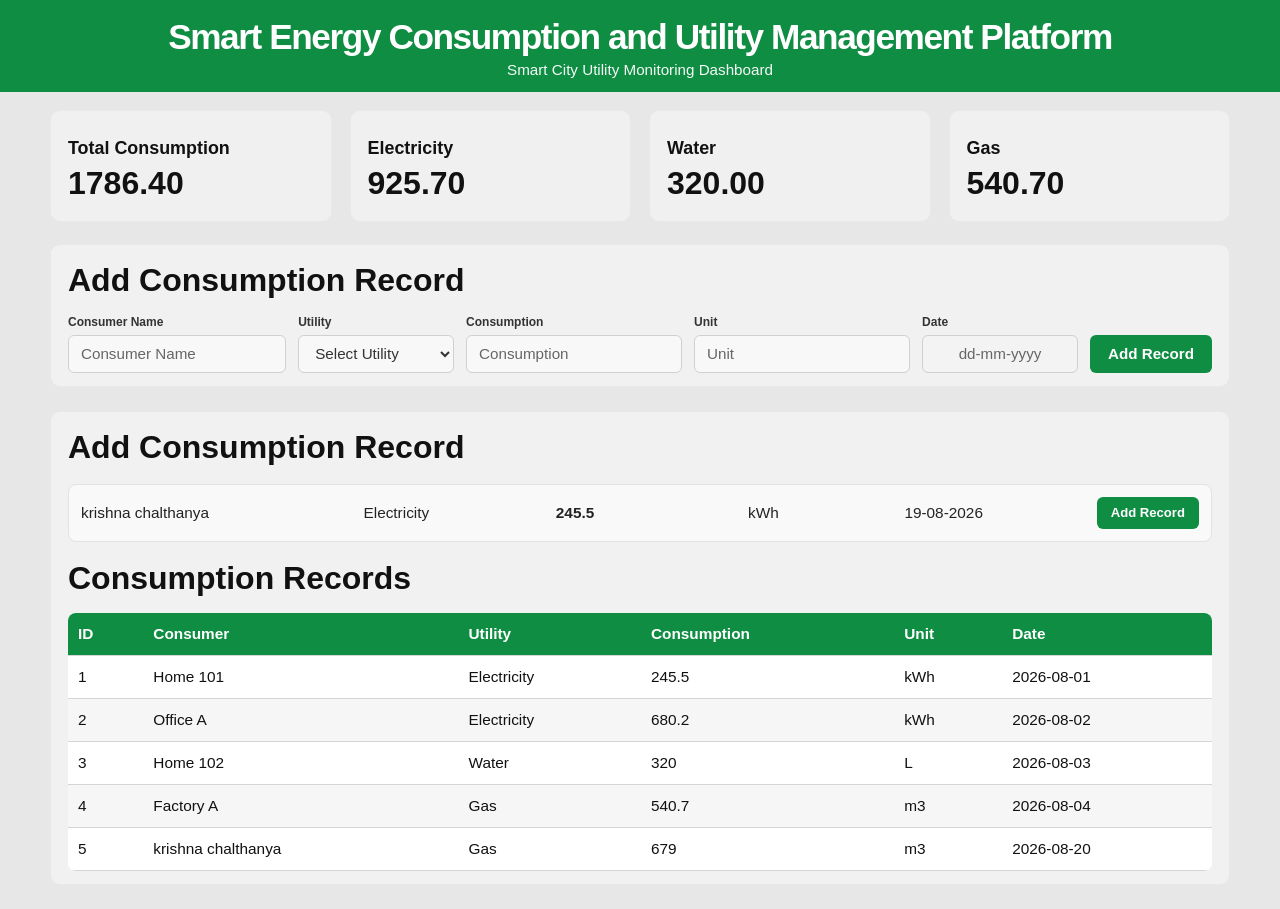
==== commit ba79a069: "change in css" ====
--- a/frontend/index.html
+++ b/frontend/index.html
@@ -1,149 +1,84 @@
 <!DOCTYPE html>
 <html lang="en">
 <head>
-    <meta charset="UTF-8">
-    <meta name="viewport" content="width=device-width, initial-scale=1.0">
-    <title>Smart Energy & Utility Management</title>
-    <link rel="stylesheet" href="style.css">
+    <meta charset="UTF-8" />
+    <meta name="viewport" content="width=device-width, initial-scale=1.0" />
+    <title>Smart Energy Consumption and Utility Management Platform</title>
+    <link rel="stylesheet" href="style.css" />
 </head>
+<body>
+    <header class="site-header">
+        <h1>Smart Energy Consumption and Utility Management Platform</h1>
+        <p>Smart City Utility Monitoring Dashboard</p>
+    </header>
 
-<body>
+    <main class="page-shell">
+        <section class="stats-grid">
+            <div class="stat-card">
+                <div class="label">Total Consumption</div>
+                <div class="value">1786.40</div>
+            </div>
+            <div class="stat-card">
+                <div class="label">Electricity</div>
+                <div class="value">925.70</div>
+            </div>
+            <div class="stat-card">
+                <div class="label">Water</div>
+                <div class="value">320.00</div>
+            </div>
+            <div class="stat-card">
+                <div class="label">Gas</div>
+                <div class="value">540.70</div>
+            </div>
+        </section>
 
-<header class="site-header">
-    <div class="header-content">
-        <div class="brand-icon">⚡</div>
-        <div>
-            <h1>Smart Energy & Utility Management</h1>
-            <p>Smart City Utility Monitoring Dashboard</p>
-        </div>
-    </div>
-</header>
+        <section class="add-record-panel">
+            <h2>Add Consumption Record</h2>
+            <div class="record-form">
+                <div class="field consumer-field">
+                    <label>Consumer Name</label>
+                    <input type="text" value="" placeholder="Consumer Name" />
+                </div>
+                <div class="field utility-field">
+                    <label>Utility</label>
+                    <select>
+                        <option selected>Select Utility</option>
+                        <option>Electricity</option>
+                        <option>Water</option>
+                        <option>Gas</option>
+                    </select>
+                </div>
+                <div class="field">
+                    <label>Consumption</label>
+                    <input type="text" value="" placeholder="Consumption" />
+                </div>
+                <div class="field unit-field">
+                    <label>Unit</label>
+                    <input type="text" value="" placeholder="Unit" />
+                </div>
+                <div class="field date-field">
+                    <label>Date</label>
+                    <div class="date-pill">dd-mm-yyyy</div>
+                </div>
+                <button type="button">Add Record</button>
+            </div>
+        </section>
 
-<main class="dashboard">
-
-    <section class="metric-grid" aria-label="Consumption summary">
-
-        <article class="metric-card total-card">
-            <div class="metric-icon">📊</div>
-            <div class="metric-info">
-                <h2>Total Consumption</h2>
-                <p id="total">0.00</p>
-            </div>
-        </article>
-
-        <article class="metric-card electricity-card">
-            <div class="metric-icon">⚡</div>
-            <div class="metric-info">
-                <h2>Electricity</h2>
-                <p id="electricity">0.00</p>
-            </div>
-        </article>
-
-        <article class="metric-card water-card">
-            <div class="metric-icon">💧</div>
-            <div class="metric-info">
-                <h2>Water</h2>
-                <p id="water">0.00</p>
-            </div>
-        </article>
-
-        <article class="metric-card gas-card">
-            <div class="metric-icon">🔥</div>
-            <div class="metric-info">
-                <h2>Gas</h2>
-                <p id="gas">0.00</p>
-            </div>
-        </article>
-
-    </section>
-
-    <section class="record-panel">
-
-        <div class="section-heading">
-            <div>
-                <span class="section-label">UTILITY MANAGEMENT</span>
-                <h2>Add Consumption Record</h2>
-                <p>Enter the latest utility consumption details below.</p>
-            </div>
-            <div class="heading-icon">＋</div>
-        </div>
-
-        <form id="consumptionForm" class="record-form">
-
-            <div class="form-group">
-                <label for="consumer">Consumer Name</label>
-                <input
-                    type="text"
-                    id="consumer"
-                    placeholder="Enter consumer name"
-                    required
-                >
+        <section class="table-panel">
+            <div class="table-header-row">
+                <h3>Add Consumption Record</h3>
             </div>
 
-            <div class="form-group">
-                <label for="utility">Utility Type</label>
-                <select id="utility" required>
-                    <option value="" disabled selected>Select utility</option>
-                    <option>Electricity</option>
-                    <option>Water</option>
-                    <option>Gas</option>
-                </select>
+            <div class="table-entry-row">
+                <div class="cell consumer-name">krishna chalthanya</div>
+                <div class="cell utility-name">Electricity</div>
+                <div class="cell value">245.5</div>
+                <div class="cell unit">kWh</div>
+                <div class="cell date">19-08-2026</div>
+                <button type="button" class="mini-btn">Add Record</button>
             </div>
 
-            <div class="form-group">
-                <label for="consumption">Consumption</label>
-                <input
-                    type="number"
-                    id="consumption"
-                    placeholder="0.00"
-                    step="0.01"
-                    min="0"
-                    required
-                >
-            </div>
-
-            <div class="form-group">
-                <label for="unit">Unit</label>
-                <input
-                    type="text"
-                    id="unit"
-                    placeholder="kWh / L / m³"
-                    required
-                >
-            </div>
-
-            <div class="form-group">
-                <label for="date">Date</label>
-                <input type="date" id="date" required>
-            </div>
-
-            <div class="form-button">
-                <button type="submit">
-                    <span>＋</span> Add Record
-                </button>
-            </div>
-
-        </form>
-
-    </section>
-
-    <section class="records-panel">
-
-        <div class="section-heading table-heading">
-            <div>
-                <span class="section-label">CONSUMPTION HISTORY</span>
-                <h2>Recent Consumption Records</h2>
-                <p>Monitor and review recent utility consumption activity.</p>
-            </div>
-
-            <div class="record-count">
-                <span id="recordCount">0</span>
-                Records
-            </div>
-        </div>
-
-        <div class="table-wrap">
-
+            <h3 class="records-heading">Consumption Records</h3>
             <table>
                 <thead>
                     <tr>
@@ -155,29 +90,50 @@
                         <th>Date</th>
                     </tr>
                 </thead>
-
-                <tbody id="records"></tbody>
-
+                <tbody>
+                    <tr>
+                        <td>1</td>
+                        <td>Home 101</td>
+                        <td>Electricity</td>
+                        <td>245.5</td>
+                        <td>kWh</td>
+                        <td>2026-08-01</td>
+                    </tr>
+                    <tr>
+                        <td>2</td>
+                        <td>Office A</td>
+                        <td>Electricity</td>
+                        <td>680.2</td>
+                        <td>kWh</td>
+                        <td>2026-08-02</td>
+                    </tr>
+                    <tr>
+                        <td>3</td>
+                        <td>Home 102</td>
+                        <td>Water</td>
+                        <td>320</td>
+                        <td>L</td>
+                        <td>2026-08-03</td>
+                    </tr>
+                    <tr>
+                        <td>4</td>
+                        <td>Factory A</td>
+                        <td>Gas</td>
+                        <td>540.7</td>
+                        <td>m3</td>
+                        <td>2026-08-04</td>
+                    </tr>
+                    <tr>
+                        <td>5</td>
+                        <td>krishna chalthanya</td>
+                        <td>Gas</td>
+                        <td>679</td>
+                        <td>m3</td>
+                        <td>2026-08-20</td>
+                    </tr>
+                </tbody>
             </table>
-
-            <div class="empty-state" id="emptyState">
-                <div class="empty-icon">📋</div>
-                <h3>No Consumption Records</h3>
-                <p>Add a consumption record to see it displayed here.</p>
-            </div>
-
-        </div>
-
-    </section>
-
-</main>
-
-<footer class="site-footer">
-    <p>© 2026 Smart Energy & Utility Management Platform</p>
-    <span>Smart City • Energy • Sustainability</span>
-</footer>
-
-<script src="script.js"></script>
-
+        </section>
+    </main>
 </body>
-</html>+</html>
--- a/frontend/style.css
+++ b/frontend/style.css
@@ -4,522 +4,251 @@
     padding: 0;
 }
 
-:root {
-    --primary: #087a3d;
-    --primary-dark: #045a2d;
-    --primary-light: #e9f8ef;
-    --text: #17231c;
-    --muted: #6b776f;
-    --border: #dce6df;
-    --background: #f4f7f5;
-    --white: #ffffff;
-    --shadow: 0 8px 25px rgba(25, 65, 43, 0.08);
-}
-
 body {
     font-family: Arial, Helvetica, sans-serif;
-    background: var(--background);
-    color: var(--text);
-    min-height: 100vh;
-}
-
-/* =========================
-   HEADER
-========================= */
+    background: #e7e7e7;
+    color: #111;
+}
 
 .site-header {
-    background: linear-gradient(135deg, #075f31, #0b8a45);
-    color: white;
-    padding: 28px 20px;
-    box-shadow: 0 4px 18px rgba(0, 0, 0, 0.12);
-}
-
-.header-content {
-    width: 90%;
-    max-width: 1200px;
-    margin: auto;
+    background: #0f8d43;
+    color: #fff;
+    text-align: center;
+    padding: 18px 20px 14px;
+}
+
+.site-header h1 {
+    font-size: 2.2rem;
+    font-weight: 800;
+    letter-spacing: -0.04em;
+    line-height: 1.1;
+    margin: 0;
+}
+
+.site-header p {
+    font-size: 0.95rem;
+    opacity: 0.96;
+    margin-top: 4px;
+}
+
+.page-shell {
+    width: min(1180px, calc(100% - 50px));
+    margin: 18px auto 0;
+}
+
+.stats-grid {
+    display: grid;
+    grid-template-columns: repeat(4, minmax(180px, 1fr));
+    gap: 18px;
+    margin-bottom: 22px;
+}
+
+.stat-card {
+    background: #f0f0f0;
+    border-radius: 10px;
+    box-shadow: inset 0 0 0 1px rgba(0, 0, 0, 0.03);
+    min-height: 112px;
+    padding: 26px 18px 20px;
     display: flex;
-    align-items: center;
-    gap: 18px;
-}
-
-.brand-icon {
-    width: 58px;
-    height: 58px;
-    background: rgba(255, 255, 255, 0.16);
-    border: 1px solid rgba(255, 255, 255, 0.25);
-    border-radius: 15px;
+    flex-direction: column;
+    justify-content: center;
+}
+
+.label {
+    font-size: 1.12rem;
+    font-weight: 700;
+    color: #111;
+    margin-bottom: 8px;
+}
+
+.value {
+    font-size: 2rem;
+    font-weight: 700;
+    color: #111;
+    line-height: 1;
+}
+
+.add-record-panel,
+.table-panel {
+    background: #f1f1f1;
+    border-radius: 10px;
+    padding: 18px 18px 14px;
+    box-shadow: inset 0 0 0 1px rgba(0, 0, 0, 0.04);
+    margin-bottom: 24px;
+}
+
+.add-record-panel h2,
+.records-heading {
+    font-size: 2rem;
+    font-weight: 800;
+    margin-bottom: 16px;
+    color: #111;
+}
+
+.record-form {
+    display: grid;
+    grid-template-columns: 1.4fr 1fr 1.2fr 0.8fr 1fr auto;
+    gap: 12px;
+    align-items: end;
+}
+
+.field {
+    display: flex;
+    flex-direction: column;
+}
+
+.field label {
+    font-size: 0.75rem;
+    font-weight: 700;
+    color: #333;
+    margin-bottom: 6px;
+}
+
+.field input,
+.field select,
+.date-pill {
+    height: 38px;
+    border: 1px solid #d0d0d0;
+    border-radius: 6px;
+    background: #f8f8f8;
+    color: #333;
+    padding: 0 12px;
+    font-size: 0.95rem;
+    outline: none;
+}
+
+.field input::placeholder {
+    color: #666;
+}
+
+.date-pill {
     display: flex;
     align-items: center;
     justify-content: center;
-    font-size: 30px;
-}
-
-.site-header h1 {
-    font-size: 28px;
-    line-height: 1.25;
-    margin-bottom: 6px;
-}
-
-.site-header p {
-    font-size: 14px;
-    opacity: 0.85;
-}
-
-/* =========================
-   MAIN DASHBOARD
-========================= */
-
-.dashboard {
-    width: 90%;
-    max-width: 1200px;
-    margin: 30px auto;
-}
-
-/* =========================
-   METRIC CARDS
-========================= */
-
-.metric-grid {
+    color: #666;
+    font-weight: 500;
+    background: #f3f3f3;
+}
+
+button {
+    height: 38px;
+    border: none;
+    border-radius: 6px;
+    background: #0f8d43;
+    color: #fff;
+    font-size: 0.95rem;
+    font-weight: 700;
+    padding: 0 18px;
+    cursor: pointer;
+}
+
+button:hover {
+    background: #0c7438;
+}
+
+.mini-btn {
+    height: 32px;
+    align-self: center;
+    padding: 0 14px;
+    font-size: 0.82rem;
+}
+
+.table-header-row {
+    margin-bottom: 18px;
+}
+
+.table-header-row h3 {
+    font-size: 2rem;
+    font-weight: 800;
+}
+
+.table-entry-row {
     display: grid;
-    grid-template-columns: repeat(4, 1fr);
-    gap: 18px;
-    margin-bottom: 24px;
-}
-
-.metric-card {
-    background: var(--white);
-    border: 1px solid var(--border);
-    border-radius: 16px;
-    padding: 22px;
-    min-height: 135px;
-    display: flex;
+    grid-template-columns: 1.5fr 1fr 1fr 0.8fr 1fr auto;
+    gap: 12px;
     align-items: center;
-    gap: 17px;
-    box-shadow: var(--shadow);
-    transition: 0.25s ease;
-    position: relative;
+    background: #f9f9f9;
+    border-radius: 8px;
+    border: 1px solid #e2e2e2;
+    padding: 12px 12px;
+    margin-bottom: 18px;
+}
+
+.cell {
+    font-size: 0.96rem;
+    color: #232323;
+}
+
+.table-panel table {
+    width: 100%;
+    border-collapse: collapse;
+    border-spacing: 0;
+    background: #fff;
+    border-radius: 8px;
     overflow: hidden;
 }
 
-.metric-card::before {
-    content: "";
-    position: absolute;
-    left: 0;
-    top: 0;
-    width: 5px;
-    height: 100%;
-    background: var(--primary);
-}
-
-.metric-card:hover {
-    transform: translateY(-4px);
-    box-shadow: 0 14px 30px rgba(25, 65, 43, 0.13);
-}
-
-.metric-icon {
-    width: 52px;
-    height: 52px;
-    border-radius: 14px;
-    display: flex;
-    align-items: center;
-    justify-content: center;
-    font-size: 24px;
-    background: var(--primary-light);
-}
-
-.electricity-card .metric-icon {
-    background: #fff4d8;
-}
-
-.water-card .metric-icon {
-    background: #e5f4ff;
-}
-
-.gas-card .metric-icon {
-    background: #ffebe4;
-}
-
-.metric-info h2 {
-    font-size: 13px;
-    color: var(--muted);
-    font-weight: 600;
-    margin-bottom: 8px;
-}
-
-.metric-info p {
-    font-size: 26px;
-    font-weight: 700;
-    color: var(--text);
-}
-
-/* =========================
-   PANELS
-========================= */
-
-.record-panel,
-.records-panel {
-    background: var(--white);
-    border: 1px solid var(--border);
-    border-radius: 16px;
-    padding: 25px;
-    margin-bottom: 24px;
-    box-shadow: var(--shadow);
-}
-
-.section-heading {
-    display: flex;
-    align-items: center;
-    justify-content: space-between;
-    margin-bottom: 23px;
-}
-
-.section-label {
-    display: inline-block;
-    color: var(--primary);
-    font-size: 10px;
-    font-weight: 700;
-    letter-spacing: 1.2px;
-    margin-bottom: 5px;
-}
-
-.section-heading h2 {
-    font-size: 20px;
-    margin-bottom: 5px;
-}
-
-.section-heading p {
-    color: var(--muted);
-    font-size: 12px;
-}
-
-.heading-icon {
-    width: 42px;
-    height: 42px;
-    border-radius: 12px;
-    background: var(--primary-light);
-    color: var(--primary);
-    display: flex;
-    align-items: center;
-    justify-content: center;
-    font-size: 25px;
-    font-weight: 300;
-}
-
-/* =========================
-   FORM
-========================= */
-
-.record-form {
-    display: grid;
-    grid-template-columns: 1.4fr 1fr 1fr 1fr 1fr auto;
-    gap: 14px;
-    align-items: end;
-}
-
-.form-group {
-    display: flex;
-    flex-direction: column;
-    gap: 7px;
-}
-
-.form-group label {
-    font-size: 11px;
-    font-weight: 700;
-    color: #46524a;
-}
-
-.form-group input,
-.form-group select {
-    width: 100%;
-    height: 42px;
-    padding: 0 12px;
-    border: 1px solid #ccd9d0;
-    border-radius: 8px;
-    background: #fbfdfb;
-    color: var(--text);
-    font-size: 12px;
-    transition: 0.2s ease;
-}
-
-.form-group input::placeholder {
-    color: #9ba59e;
-}
-
-.form-group input:hover,
-.form-group select:hover {
-    border-color: #aebeb4;
-}
-
-.form-group input:focus,
-.form-group select:focus {
-    outline: none;
-    border-color: var(--primary);
-    background: white;
-    box-shadow: 0 0 0 3px rgba(8, 122, 61, 0.10);
-}
-
-.form-button {
-    height: 42px;
-}
-
-.form-button button {
-    height: 42px;
-    padding: 0 20px;
-    border: none;
-    border-radius: 8px;
-    background: linear-gradient(135deg, #087a3d, #0a9349);
-    color: white;
-    font-size: 12px;
-    font-weight: 700;
-    cursor: pointer;
-    white-space: nowrap;
-    box-shadow: 0 5px 12px rgba(8, 122, 61, 0.2);
-    transition: 0.25s ease;
-}
-
-.form-button button:hover {
-    background: linear-gradient(135deg, #05642f, #087a3d);
-    transform: translateY(-2px);
-    box-shadow: 0 8px 18px rgba(8, 122, 61, 0.25);
-}
-
-.form-button button span {
-    font-size: 15px;
-    margin-right: 4px;
-}
-
-/* =========================
-   TABLE
-========================= */
-
-.table-wrap {
-    width: 100%;
-    overflow-x: auto;
-}
-
-table {
-    width: 100%;
-    border-collapse: separate;
-    border-spacing: 0;
-    min-width: 700px;
-}
-
-thead {
-    background: #f3f7f4;
-}
-
-th {
-    padding: 13px 14px;
+.table-panel th,
+.table-panel td {
+    padding: 12px 10px;
     text-align: left;
-    color: #536159;
-    font-size: 11px;
-    font-weight: 700;
-    text-transform: uppercase;
-    letter-spacing: 0.4px;
-    border-bottom: 1px solid var(--border);
-}
-
-th:first-child {
-    border-radius: 8px 0 0 0;
-}
-
-th:last-child {
-    border-radius: 0 8px 0 0;
-}
-
-td {
-    padding: 14px;
-    font-size: 12px;
-    color: #344139;
-    border-bottom: 1px solid #edf1ee;
-}
-
-tbody tr {
-    transition: 0.2s ease;
-}
-
-tbody tr:hover {
-    background: #f6faf7;
-}
-
-tbody tr:last-child td {
-    border-bottom: none;
-}
-
-/* =========================
-   EMPTY STATE
-========================= */
-
-.empty-state {
-    text-align: center;
-    padding: 40px 20px;
-    color: var(--muted);
-}
-
-.empty-icon {
-    width: 55px;
-    height: 55px;
-    margin: 0 auto 12px;
-    border-radius: 50%;
-    background: #f0f5f2;
-    display: flex;
-    align-items: center;
-    justify-content: center;
-    font-size: 24px;
-}
-
-.empty-state h3 {
-    font-size: 15px;
-    color: #39453e;
-    margin-bottom: 6px;
-}
-
-.empty-state p {
-    font-size: 12px;
-}
-
-/* =========================
-   RECORD COUNT
-========================= */
-
-.record-count {
-    background: var(--primary-light);
-    color: var(--primary);
-    padding: 8px 12px;
-    border-radius: 20px;
-    font-size: 11px;
-    font-weight: 700;
-}
-
-.record-count span {
-    margin-right: 3px;
-}
-
-/* =========================
-   FOOTER
-========================= */
-
-.site-footer {
-    width: 90%;
-    max-width: 1200px;
-    margin: 35px auto 25px;
-    padding-top: 20px;
-    border-top: 1px solid #dce5df;
-    display: flex;
-    justify-content: space-between;
-    align-items: center;
-    color: #7a847d;
-    font-size: 11px;
-}
-
-.site-footer span {
-    color: #9aa39d;
-}
-
-/* =========================
-   RESPONSIVE
-========================= */
-
-@media (max-width: 1100px) {
-
-    .dashboard,
-    .header-content,
-    .site-footer {
-        width: 92%;
-    }
-
-    .metric-grid {
-        grid-template-columns: repeat(2, 1fr);
+    border-bottom: 1px solid #d5d5d5;
+    font-size: 0.96rem;
+}
+
+.table-panel thead th {
+    background: #0f8d43;
+    color: #fff;
+    font-weight: 700;
+}
+
+.table-panel tbody tr:nth-child(even) {
+    background: #f6f6f6;
+}
+
+.table-panel tbody tr:nth-child(odd) {
+    background: #fff;
+}
+
+.records-heading {
+    margin-top: 18px;
+}
+
+@media (max-width: 980px) {
+    .stats-grid {
+        grid-template-columns: repeat(2, minmax(180px, 1fr));
     }
 
     .record-form {
-        grid-template-columns: repeat(2, 1fr);
-    }
-
-    .form-button {
-        grid-column: span 2;
-    }
-
-    .form-button button {
-        width: 100%;
-    }
-}
-
-@media (max-width: 650px) {
-
-    .site-header {
-        padding: 22px 15px;
-    }
-
-    .header-content {
-        width: 100%;
-    }
-
-    .brand-icon {
-        width: 48px;
-        height: 48px;
-        font-size: 24px;
-    }
-
+        grid-template-columns: repeat(2, minmax(180px, 1fr));
+    }
+
+    .table-entry-row {
+        grid-template-columns: repeat(2, minmax(150px, 1fr));
+    }
+}
+
+@media (max-width: 620px) {
     .site-header h1 {
-        font-size: 19px;
-    }
-
-    .site-header p {
-        font-size: 11px;
-    }
-
-    .dashboard {
-        width: 94%;
-        margin: 20px auto;
-    }
-
-    .metric-grid {
+        font-size: 1.4rem;
+    }
+
+    .stats-grid {
         grid-template-columns: 1fr;
-        gap: 12px;
-    }
-
-    .metric-card {
-        min-height: 110px;
-    }
-
-    .record-panel,
-    .records-panel {
-        padding: 18px;
-        border-radius: 13px;
-    }
-
-    .record-form {
+    }
+
+    .page-shell {
+        width: min(100% - 20px, 1180px);
+    }
+
+    .record-form,
+    .table-entry-row {
         grid-template-columns: 1fr;
     }
 
-    .form-button {
-        grid-column: auto;
-    }
-
-    .section-heading {
-        align-items: flex-start;
-        gap: 12px;
-    }
-
-    .section-heading h2 {
-        font-size: 17px;
-    }
-
-    .heading-icon {
-        width: 38px;
-        height: 38px;
-    }
-
-    .table-heading {
-        flex-direction: column;
-    }
-
-    .site-footer {
-        width: 94%;
-        flex-direction: column;
-        gap: 8px;
-        text-align: center;
-    }
-}+    .add-record-panel h2,
+    .table-header-row h3,
+    .records-heading {
+        font-size: 1.5rem;
+    }
+}
